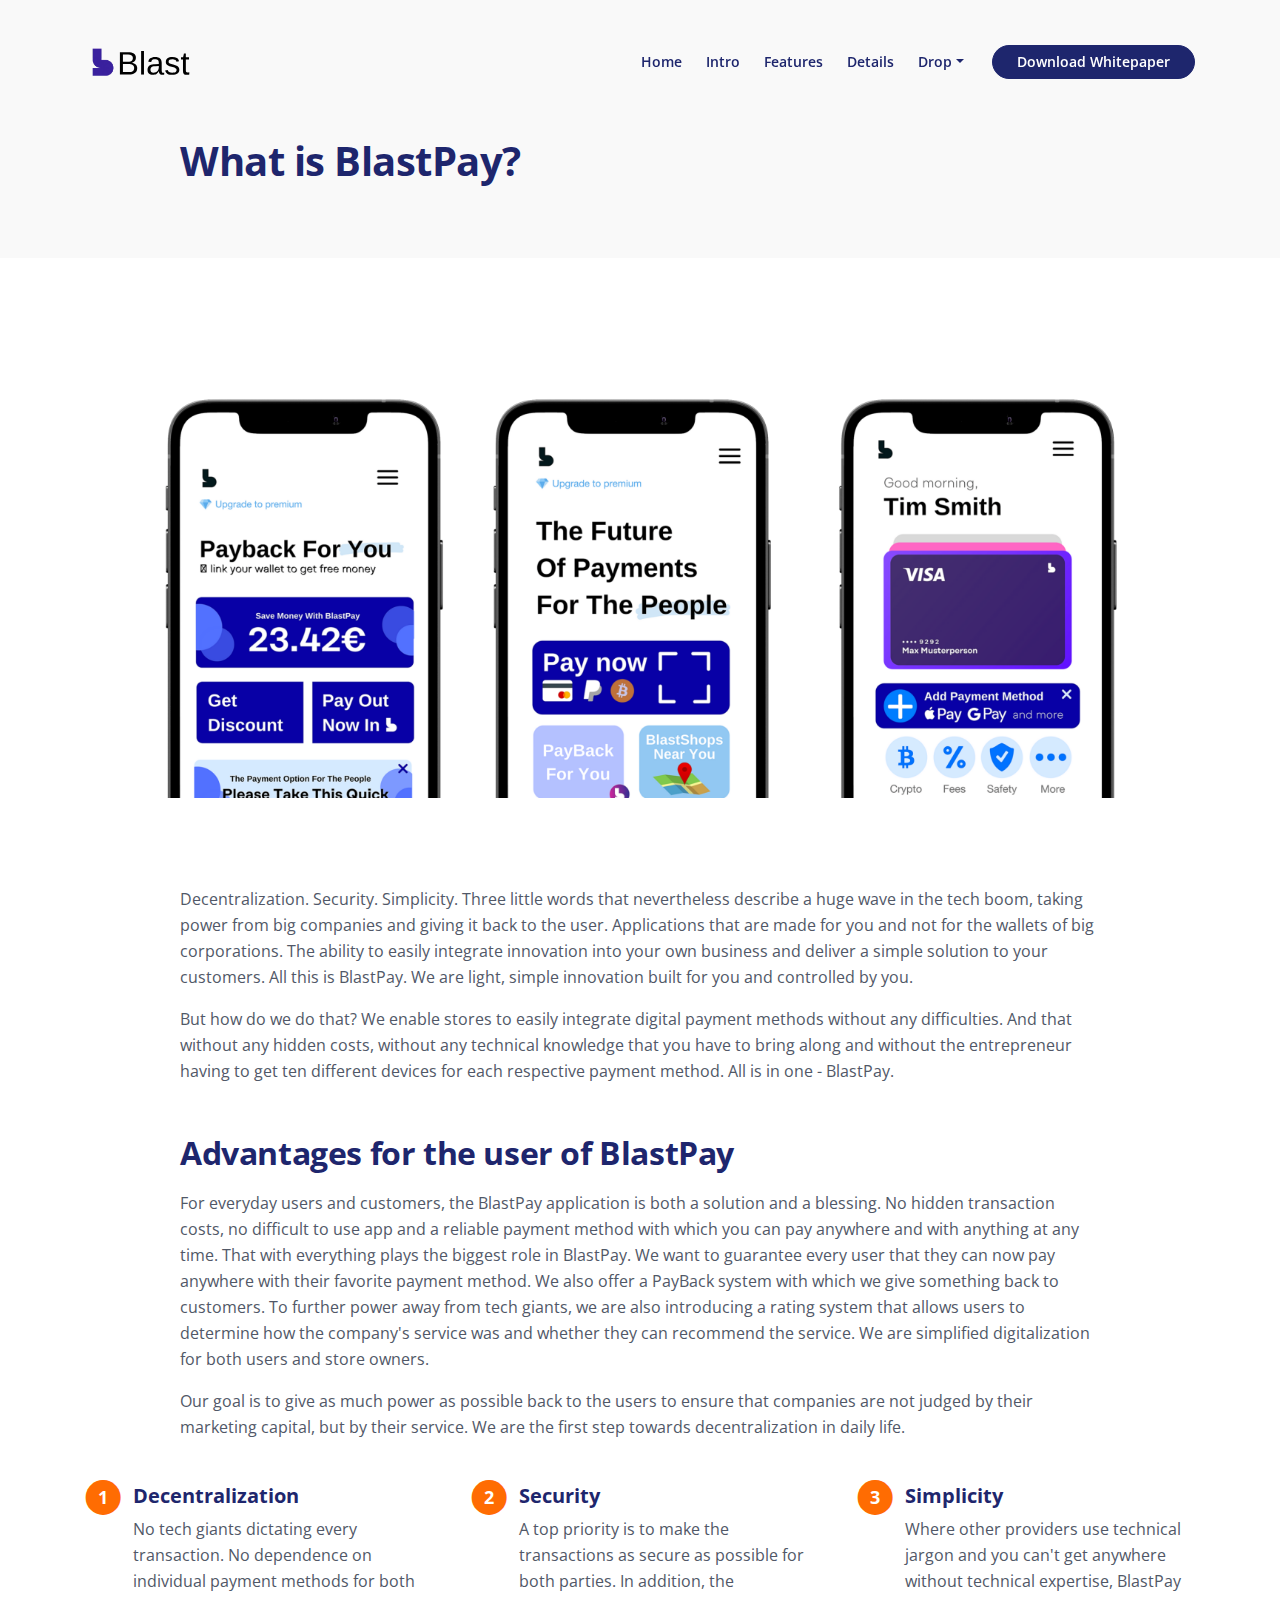
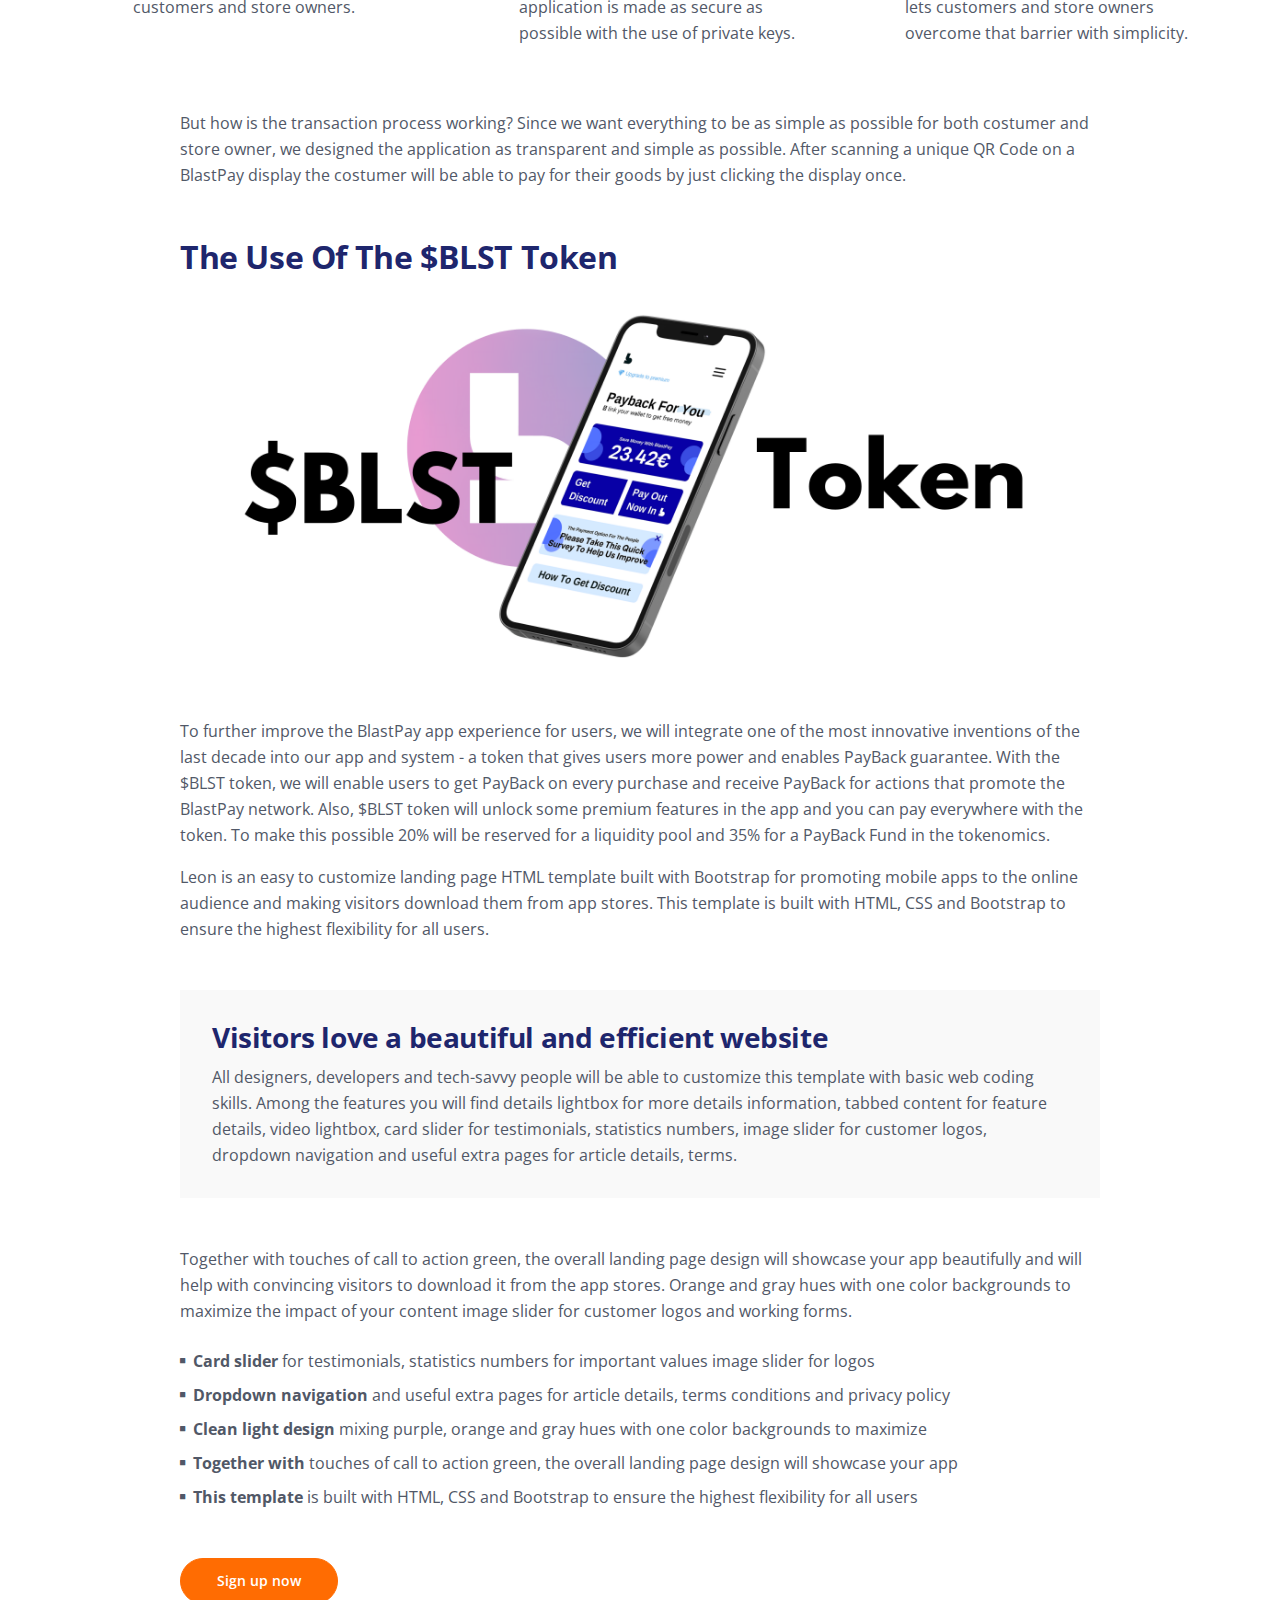
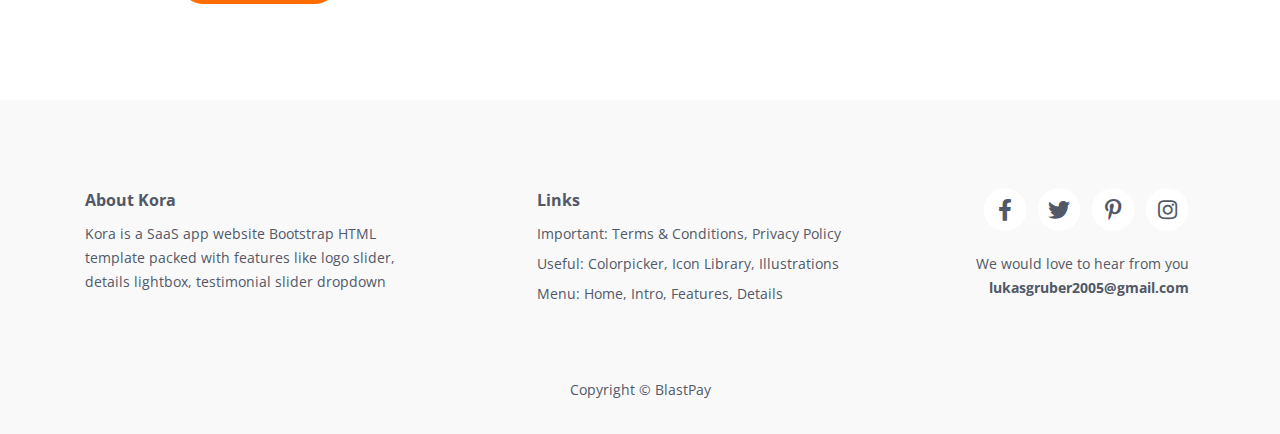
==== article.html @ 3ee96f97 "Update article.html" ====
<!DOCTYPE html>
<html lang="en">
<head>
    <meta charset="utf-8">
    <meta name="viewport" content="width=device-width, initial-scale=1, shrink-to-fit=no">
    
    <!-- SEO Meta Tags -->
    <meta name="description" content="Your description">
    <meta name="author" content="Your name">

    <!-- OG Meta Tags to improve the way the post looks when you share the page on Facebook, Twitter, LinkedIn -->
	<meta property="og:site_name" content="article" /> <!-- website name -->
	<meta property="og:site" content="" /> <!-- website link -->
	<meta property="og:title" content=""/> <!-- title shown in the actual shared post -->
	<meta property="og:description" content="" /> <!-- description shown in the actual shared post -->
	<meta property="og:image" content="" /> <!-- image link, make sure it's jpg -->
	<meta property="og:url" content="" /> <!-- where do you want your post to link to -->
	<meta name="twitter:card" content="summary_large_image"> <!-- to have large image post format in Twitter -->

    <!-- Webpage Title -->
    <title>What is BlastPay?</title>
    
    <!-- Styles -->
    <link rel="preconnect" href="https://fonts.gstatic.com">
    <link href="https://fonts.googleapis.com/css2?family=Open+Sans:ital,wght@0,400;0,600;0,700;1,400;1,600&display=swap" rel="stylesheet">
    <link href="css/bootstrap.css" rel="stylesheet">
    <link href="css/fontawesome-all.css" rel="stylesheet">
    <link href="css/swiper.css" rel="stylesheet">
	<link href="css/magnific-popup.css" rel="stylesheet">
	<link href="css/styles.css" rel="stylesheet">
	
	<!-- Favicon  -->
    <link rel="icon" href="images/favicon.png">
</head>
<body data-spy="scroll" data-target=".fixed-top">
    
    <!-- Navigation -->
    <nav class="navbar navbar-expand-lg fixed-top navbar-light">
        <div class="container">
            
            <!-- Text Logo - Use this if you don't have a graphic logo -->
            <!-- <a class="navbar-brand logo-text page-scroll" href="index.html">Kora</a> -->

            <!-- Image Logo -->
            <a class="navbar-brand logo-image" href="index.html"><img src="images/logo.svg" alt="alternative"></a> 

            <button class="navbar-toggler p-0 border-0" type="button" data-toggle="offcanvas">
                <span class="navbar-toggler-icon"></span>
            </button>

            <div class="navbar-collapse offcanvas-collapse" id="navbarsExampleDefault">
                <ul class="navbar-nav ml-auto">
                    <li class="nav-item">
                        <a class="nav-link page-scroll" href="index.html#header">Home <span class="sr-only">(current)</span></a>
                    </li>
                    <li class="nav-item">
                        <a class="nav-link page-scroll" href="index.html#intro">Intro</a>
                    </li>
                    <li class="nav-item">
                        <a class="nav-link page-scroll" href="index.html#features">Features</a>
                    </li>
                    <li class="nav-item">
                        <a class="nav-link page-scroll" href="index.html#details">Details</a>
                    </li>
                    <li class="nav-item dropdown">
                        <a class="nav-link dropdown-toggle" href="#" id="dropdown01" data-toggle="dropdown" aria-haspopup="true" aria-expanded="false">Drop</a>
                        <div class="dropdown-menu" aria-labelledby="dropdown01">
                            <a class="dropdown-item page-scroll" href="article.html">What is BlastPay</a>
                            <div class="dropdown-divider"></div>
                            <a class="dropdown-item page-scroll" href="terms.html">Terms Conditions</a>
                            <div class="dropdown-divider"></div>
                            <a class="dropdown-item page-scroll" href="privacy.html">Privacy Policy</a>
                        </div>
                    </li>
                </ul>
                <span class="nav-item">
                    <a class="btn-solid-sm page-scroll" href="BlastPayV1.pdf" download="BlastPayV1.pdf">Download Whitepaper</a>
                </span>
            </div> <!-- end of navbar-collapse -->
        </div> <!-- end of container -->
    </nav> <!-- end of navbar -->
    <!-- end of navigation -->


    <!-- Header -->
    <header class="ex-header">
        <div class="container">
            <div class="row">
                <div class="col-xl-10 offset-xl-1">
                    <h1>What is BlastPay?</h1>
                </div> <!-- end of col -->
            </div> <!-- end of row -->
        </div> <!-- end of container -->
    </header> <!-- end of ex-header -->
    <!-- end of header -->


    <!-- Basic -->
    <div class="ex-basic-1 pt-5 pb-5">
        <div class="container">
            <div class="row">
                <div class="col-lg-12">
                    <img class="img-fluid mt-5 mb-3" src="Untitled design-31.png.png" alt="alternative">
                </div> <!-- end of col -->
            </div> <!-- end of row -->
        </div> <!-- end of container -->
    </div> <!-- end of ex-basic-1 -->
    <!-- end of basic -->


    <!-- Basic -->
    <div class="ex-basic-1 pt-4">
        <div class="container">
            <div class="row">
                <div class="col-xl-10 offset-xl-1">
                    <p>Decentralization. Security. Simplicity. Three little words that nevertheless describe a huge wave in the tech boom, taking power from big companies and giving it back to the user. Applications that are made for you and not for the wallets of big corporations. The ability to easily integrate innovation into your own business and deliver a simple solution to your customers. All this is BlastPay. We are light, simple innovation built for you and controlled by you.</p>
                    <p class="mb-5">But how do we do that? We enable stores to easily integrate digital payment methods without any difficulties. And that without any hidden costs, without any technical knowledge that you have to bring along and without the entrepreneur having to get ten different devices for each respective payment method. All is in one - BlastPay.</p>

                    <h2 class="mb-3">Advantages for the user of BlastPay</h2>
                    <p>For everyday users and customers, the BlastPay application is both a solution and a blessing. No hidden transaction costs, no difficult to use app and a reliable payment method with which you can pay anywhere and with anything at any time. That with everything plays the biggest role in BlastPay. We want to guarantee every user that they can now pay anywhere with their favorite payment method. We also offer a PayBack system with which we give something back to customers. To further power away from tech giants, we are also introducing a rating system that allows users to determine how the company's service was and whether they can recommend the service. We are simplified digitalization for both users and store owners.</p>
                    <p class="mb-4">Our goal is to give as much power as possible back to the users to ensure that companies are not judged by their marketing capital, but by their service. We are the first step towards decentralization in daily life.</p>
                </div> <!-- end of col -->
            </div> <!-- end of row -->
        </div> <!-- end of container -->
    </div> <!-- end of ex-basic-1 -->
    <!-- end of basic -->


    <!-- Cards -->
    <div class="ex-cards-1 pt-3 pb-3">
        <div class="container">
            <div class="row">
                <div class="col-lg-12">
                    
                    <!-- Card -->
                    <div class="card">
                        <ul class="list-unstyled">
                            <li class="media">
                                <span class="fa-stack">
                                    <span class="fas fa-circle fa-stack-2x"></span>
                                    <span class="fa-stack-1x">1</span>
                                </span>
                                <div class="media-body">
                                    <h5>Decentralization</h5>
                                    <p>No tech giants dictating every transaction. No dependence on individual payment methods for both customers and store owners.</p>
                                </div>
                            </li>
                        </ul>
                    </div> <!-- end of card -->
                    <!-- end of card -->

                    <!-- Card -->
                    <div class="card">
                        <ul class="list-unstyled">
                            <li class="media">
                                <span class="fa-stack">
                                    <span class="fas fa-circle fa-stack-2x"></span>
                                    <span class="fa-stack-1x">2</span>
                                </span>
                                <div class="media-body">
                                    <h5>Security</h5>
                                    <p>A top priority is to make the transactions as secure as possible for both parties. In addition, the application is made as secure as possible with the use of private keys.</p>
                                </div>
                            </li>
                        </ul>
                    </div> <!-- end of card -->
                    <!-- end of card -->

                    <!-- Card -->
                    <div class="card">
                        <ul class="list-unstyled">
                            <li class="media">
                                <span class="fa-stack">
                                    <span class="fas fa-circle fa-stack-2x"></span>
                                    <span class="fa-stack-1x">3</span>
                                </span>
                                <div class="media-body">
                                    <h5>Simplicity </h5>
                                    <p>Where other providers use technical jargon and you can't get anywhere without technical expertise, BlastPay lets customers and store owners overcome that barrier with simplicity.</p>
                                </div>
                            </li>
                        </ul>
                    </div> <!-- end of card -->
                    <!-- end of card -->

                </div> <!-- end of col -->   
            </div> <!-- end of row -->   
        </div> <!-- end of container -->   
    </div> <!-- end of ex-cards-1 -->
    <!-- end of cards -->


    <!-- Basic -->
    <div class="ex-basic-1 pt-3 pb-5">
        <div class="container">
            <div class="row">
                <div class="col-xl-10 offset-xl-1">
                    <p class="mb-5">But how is the transaction process working? Since we want everything to be as simple as possible for both costumer and store owner, we designed the application as transparent and simple as possible. After scanning a unique QR Code on a BlastPay display the costumer will be able to pay for their goods by just clicking the display once.</p>
                    <h2 class="mb-4">The Use Of The $BLST Token</h2>
                    <img class="img-fluid mb-5" src="$BLST.png" alt="alternative">
                    <p>To further improve the BlastPay app experience for users, we will integrate one of the most innovative inventions of the last decade into our app and system - a token that gives users more power and enables PayBack guarantee. With the $BLST token, we will enable users to get PayBack on every purchase and receive PayBack for actions that promote the BlastPay network. Also, $BLST token will unlock some premium features in the app and you can pay everywhere with the token. To make this possible 20% will be reserved for a liquidity pool and 35% for a PayBack Fund in the tokenomics.</p>
                    <p class="mb-5">Leon is an easy to customize landing page HTML template built with Bootstrap for promoting mobile apps to the online audience and making visitors download them from app stores. This template is built with HTML, CSS and Bootstrap to ensure the highest flexibility for all users.</p>
                    <div class="text-box mb-5">
                        <h3>Visitors love a beautiful and efficient website</h3>
                        <p>All designers, developers and tech-savvy people will be able to customize this template with basic web coding skills. Among the features you will find details lightbox for more details information, tabbed content for feature details, video lightbox, card slider for testimonials, statistics numbers, image slider for customer logos, dropdown navigation and useful extra pages for article details, terms.</p>
                    </div> <!-- end of text-box -->
                    <p class="mb-4">Together with touches of call to action green, the overall landing page design will showcase your app beautifully and will help with convincing visitors to download it from the app stores. Orange and gray hues with one color backgrounds to maximize the impact of your content image slider for customer logos and working forms.</p>
                    <ul class="list-unstyled li-space-lg mb-5">
                        <li class="media">
                            <i class="fas fa-square"></i>
                            <div class="media-body"><strong>Card slider</strong> for testimonials, statistics numbers for important values image slider for logos</div>
                        </li>
                        <li class="media">
                            <i class="fas fa-square"></i>
                            <div class="media-body"><strong>Dropdown navigation</strong> and useful extra pages for article details, terms conditions and privacy policy</div>
                        </li>
                        <li class="media">
                            <i class="fas fa-square"></i>
                            <div class="media-body"><strong>Clean light design</strong> mixing purple, orange and gray hues with one color backgrounds to maximize</div>
                        </li>
                        <li class="media">
                            <i class="fas fa-square"></i>
                            <div class="media-body"><strong>Together with</strong> touches of call to action green, the overall landing page design will showcase your app</div>
                        </li>
                        <li class="media">
                            <i class="fas fa-square"></i>
                            <div class="media-body"><strong>This template</strong> is built with HTML, CSS and Bootstrap to ensure the highest flexibility for all users</div>
                        </li>
                    </ul>

                    <a class="btn-solid-reg mb-5" href="index.html#header">Sign up now</a>
                </div> <!-- end of col -->
            </div> <!-- end of row -->
        </div> <!-- end of container -->
    </div> <!-- end of ex-basic-1 -->
    <!-- end of basic -->


    <!-- Footer -->
    <div class="footer">
        <div class="container">
            <div class="row">
                <div class="col-lg-12">
                    <div class="footer-col first">
                        <h6>About Kora</h6>
                        <p class="p-small">Kora is a SaaS app website Bootstrap HTML template packed with features like logo slider, details lightbox, testimonial slider dropdown</p>
                    </div> <!-- end of footer-col -->
                    <div class="footer-col second">
                        <h6>Links</h6>
                        <ul class="list-unstyled li-space-lg p-small">
                            <li>Important: <a href="terms.html">Terms & Conditions</a>, <a href="privacy.html">Privacy Policy</a></li>
                            <li>Useful: <a href="#">Colorpicker</a>, <a href="#">Icon Library</a>, <a href="#">Illustrations</a></li>
                            <li>Menu: <a class="page-scroll" href="#header">Home</a>, <a class="page-scroll" href="#intro">Intro</a>, <a class="page-scroll" href="#features">Features</a>, <a class="page-scroll" href="#details">Details</a></li>
                        </ul>
                    </div> <!-- end of footer-col -->
                    <div class="footer-col third">
                        <span class="fa-stack">
                            <a href="#your-link">
                                <i class="fas fa-circle fa-stack-2x"></i>
                                <i class="fab fa-facebook-f fa-stack-1x"></i>
                            </a>
                        </span>
                        <span class="fa-stack">
                            <a href="#your-link">
                                <i class="fas fa-circle fa-stack-2x"></i>
                                <i class="fab fa-twitter fa-stack-1x"></i>
                            </a>
                        </span>
                        <span class="fa-stack">
                            <a href="#your-link">
                                <i class="fas fa-circle fa-stack-2x"></i>
                                <i class="fab fa-pinterest-p fa-stack-1x"></i>
                            </a>
                        </span>
                        <span class="fa-stack">
                            <a href="#your-link">
                                <i class="fas fa-circle fa-stack-2x"></i>
                                <i class="fab fa-instagram fa-stack-1x"></i>
                            </a>
                        </span>
                        <p class="p-small">We would love to hear from you <a href="mailto:lukasgruber2005@gmail.com"><strong>lukasgruber2005@gmail.com</strong></a></p>
                    </div> <!-- end of footer-col -->
                </div> <!-- end of col -->
            </div> <!-- end of row -->
        </div> <!-- end of container -->
    </div> <!-- end of footer -->  
    <!-- end of footer -->


    <!-- Copyright -->
    <div class="copyright">
        <div class="container">
            <div class="row">
                <div class="col-lg-12">
                    <p class="p-small">Copyright © <a href="#your-link">BlastPay</a></p>
                </div> <!-- end of col -->
            </div> <!-- enf of row -->
        </div> <!-- end of container -->
    </div> <!-- end of copyright --> 
    <!-- end of copyright -->
    
    	
    <!-- Scripts -->
    <script src="js/jquery.min.js"></script> <!-- jQuery for Bootstrap's JavaScript plugins -->
    <script src="js/bootstrap.min.js"></script> <!-- Bootstrap framework -->
    <script src="js/jquery.easing.min.js"></script> <!-- jQuery Easing for smooth scrolling between anchors -->
    <script src="js/jquery.magnific-popup.js"></script> <!-- Magnific Popup for lightboxes -->
    <script src="js/swiper.min.js"></script> <!-- Swiper for image and text sliders -->
    <script src="js/scripts.js"></script> <!-- Custom scripts -->
</body>
</html>
---- css/styles.css ----
/* Description: Master CSS file */

/*****************************************
Table Of Contents:
- General Styles
- Navigation
- Header
- Customers
- Introduction
- Features
- Details 1
- Details Lightbox
- Details 2
- Details 3
- Testimonials
- Newsletter
- Footer
- Copyright
- Back To Top Button
- Extra pages
- Media Queries
******************************************/

/*****************************************
Colors:
- Buttons - orange #ff6c02
- Headings text - navy blue #1e266d
- Body text - dark gray #515867
- Backgrounds - light gray #f9f9f9
******************************************/


/**************************/
/*     General Styles     */
/**************************/
body,
html {
    width: 100%;
	height: 100%;
}

body, p {
	color: #515867; 
	font: 400 1rem/1.625rem "Open Sans", sans-serif;
}

h1 {
	color: #1e266d;
	font-weight: 700;
	font-size: 2.5rem;
	line-height: 3.125rem;
	letter-spacing: -0.5px;
}

h2 {
	color: #1e266d;
	font-weight: 700;
	font-size: 2rem;
	line-height: 2.625rem;
	letter-spacing: -0.4px;
}

h3 {
	color: #1e266d;
	font-weight: 700;
	font-size: 1.75rem;
	line-height: 2.375rem;
	letter-spacing: -0.4px;
}

h4 {
	color: #1e266d;
	font-weight: 700;
	font-size: 1.5rem;
	line-height: 2.125rem;
	letter-spacing: -0.4px;
}

h5 {
	color: #1e266d;
	font-weight: 700;
	font-size: 1.25rem;
	line-height: 1.75rem;
}

h6 {
	color: #1e266d;
	font-weight: 700;
	font-size: 1rem;
	line-height: 1.5rem;
}

.h1-large {
	font-size: 2.75rem;
	line-height: 3.5rem;
	letter-spacing: -0.7px;
}

.p-large {
	font-size: 1.125rem;
	line-height: 1.75rem;
}

.p-small {
	font-size: 0.875rem;
	line-height: 1.5rem;
}

.testimonial-text {
	font-style: italic;
}

.testimonial-author {
	font-weight: 600;
	font-size: 1rem;
	line-height: 1.5rem;
}

.li-space-lg li {
	margin-bottom: 0.5rem;
}

a {
	color: #515867;
	text-decoration: underline;
}

a:hover {
	color: #515867;
	text-decoration: underline;
}

.no-line {
	text-decoration: none;
}

.no-line:hover {
	text-decoration: none;
}

.read-more {
	font-weight: 600;
	font-size: 0.875rem;
	line-height: 1.5rem;
}

.read-more .fas {
	margin-left: 0.625rem;
	font-size: 1rem;
	vertical-align: -8%;
}

.blue {
	color: #1d79fb;
}

.bg-gray {
	background-color: #f9f9f9;
}

.section-divider {
	display: inline-block;
	width: 100%;
	height: 1px;
	border: none;
	background-color: #d0dae2;
}

.section-title {
	display: inline-block;
	margin-bottom: 0.75rem;
	padding: 0.375rem 1.25rem;
	border-radius: 20px;
	background-color: #fff0e2;
	color: #ff6c02;
	font-weight: 600;
	font-size: 0.75rem;
	line-height: 1.125rem;
}

.btn-solid-reg {
	display: inline-block;
	padding: 1.375rem 2.25rem 1.375rem 2.25rem;
	border: 1px solid #ff6c02;
	border-radius: 32px;
	background-color: #ff6c02;
	color: #ffffff;
	font-weight: 600;
	font-size: 0.875rem;
	line-height: 0;
	text-decoration: none;
	transition: all 0.2s;
}

.btn-solid-reg:hover {
	border: 1px solid #ff6c02;
	background-color: transparent;
	color: #ff6c02; /* needs to stay here because of the color property of a tag */
	text-decoration: none;
}

.btn-solid-lg {
	display: inline-block;
	padding: 1.625rem 2.625rem 1.625rem 2.625rem;
	border: 1px solid #ff6c02;
	border-radius: 32px;
	background-color: #ff6c02;
	color: #ffffff;
	font-weight: 600;
	font-size: 0.875rem;
	line-height: 0;
	text-decoration: none;
	transition: all 0.2s;
}

.btn-solid-lg:hover {
	border: 1px solid #ff6c02;
	background-color: transparent;
	color: #ff6c02; /* needs to stay here because of the color property of a tag */
	text-decoration: none;
}

.btn-solid-sm {
	display: inline-block;
	padding: 1rem 1.5rem 1rem 1.5rem;
	border: 1px solid #ff6c02;
	border-radius: 32px;
	background-color: #ff6c02;
	color: #ffffff;
	font-weight: 600;
	font-size: 0.875rem;
	line-height: 0;
	text-decoration: none;
	transition: all 0.2s;
}

.btn-solid-sm:hover {
	border: 1px solid #ff6c02;
	background-color: transparent;
	color: #ff6c02;
	text-decoration: none;
}

.btn-outline-reg {
	display: inline-block;
	padding: 1.375rem 2.25rem 1.375rem 2.25rem;
	border: 1px solid #ff6c02;
	border-radius: 32px;
	background-color: transparent;
	color: #ff6c02;
	font-weight: 600;
	font-size: 0.875rem;
	line-height: 0;
	text-decoration: none;
	transition: all 0.2s;
}

.btn-outline-reg:hover {
	background-color: #ff6c02;
	color: #ffffff;
	text-decoration: none;
}

.btn-outline-lg {
	display: inline-block;
	padding: 1.625rem 2.625rem 1.625rem 2.625rem;
	border: 1px solid #ff6c02;
	border-radius: 32px;
	background-color: transparent;
	color: #ff6c02;
	font-weight: 600;
	font-size: 0.875rem;
	line-height: 0;
	text-decoration: none;
	transition: all 0.2s;
}

.btn-outline-lg:hover {
	background-color: #ff6c02;
	color: #ffffff;
	text-decoration: none;
}

.btn-outline-sm {
	display: inline-block;
	padding: 1rem 1.5rem 1rem 1.5rem;
	border: 1px solid #ff6c02;
	border-radius: 32px;
	background-color: transparent;
	color: #ff6c02;
	font-weight: 600;
	font-size: 0.875rem;
	line-height: 0;
	text-decoration: none;
	transition: all 0.2s;
}

.btn-outline-sm:hover {
	background-color: #ff6c02;
	color: #ffffff;
	text-decoration: none;
}

.form-group {
	position: relative;
	margin-bottom: 1.25rem;
}

.label-control {
	position: absolute;
	top: 0.875rem;
	left: 1.625rem;
	color: #7d838a;
	opacity: 1;
	font-size: 0.875rem;
	line-height: 1.375rem;
	cursor: text;
	transition: all 0.2s ease;
}

.form-control-input:focus + .label-control,
.form-control-input.notEmpty + .label-control,
.form-control-textarea:focus + .label-control,
.form-control-textarea.notEmpty + .label-control {
	top: 0.125rem;
	color: #515867;
	opacity: 1;
	font-size: 0.75rem;
	font-weight: 700;
}

.form-control-input,
.form-control-select {
	display: block; /* needed for proper display of the label in Firefox, IE, Edge */
	width: 100%;
	padding-top: 1.125rem;
	padding-bottom: 0.125rem;
	padding-left: 1.625rem;
	border: 1px solid #cbcbd1;
	border-radius: 32px;
	background-color: #ffffff;
	color: #515867;
	font-size: 0.875rem;
	line-height: 1.875rem;
	transition: all 0.2s;
	-webkit-appearance: none; /* removes inner shadow on form inputs on ios safari */
}

.form-control-select {
	padding-top: 0.5rem;
	padding-bottom: 0.5rem;
	height: 3.25rem;
	color: #7d838a;
}

select {
    /* you should keep these first rules in place to maintain cross-browser behavior */
    -webkit-appearance: none;
	-moz-appearance: none;
	-ms-appearance: none;
    -o-appearance: none;
    appearance: none;
    background-image: url('../images/down-arrow.png');
    background-position: 96% 50%;
    background-repeat: no-repeat;
    outline: none;
}

.form-control-textarea {
	display: block; /* used to eliminate a bottom gap difference between Chrome and IE/FF */
	width: 100%;
	height: 14rem; /* used instead of html rows to normalize height between Chrome and IE/FF */
	padding-top: 1.5rem;
	padding-left: 1.5rem;
	border: 1px solid #cbcbd1;
	border-radius: 2px;
	background-color: #ffffff;
	color: #515867;
	font-size: 0.875rem;
	line-height: 1.5rem;
	transition: all 0.2s;
}

.form-control-input:focus,
.form-control-select:focus,
.form-control-textarea:focus {
	border: 1px solid #a1a1a1;
	outline: none; /* Removes blue border on focus */
}

.form-control-input:hover,
.form-control-select:hover,
.form-control-textarea:hover {
	border: 1px solid #a1a1a1;
}

.checkbox {
	font-size: 0.75rem;
	line-height: 1.25rem;
}

input[type='checkbox'] {
	vertical-align: -10%;
	margin-right: 0.5rem;
}

.form-control-submit-button {
	display: inline-block;
	width: 100%;
	height: 3.25rem;
	border: 1px solid #ff6c02;
	border-radius: 32px;
	background-color: #ff6c02;
	color: #ffffff;
	font-weight: 600;
	font-size: 0.875rem;
	line-height: 0;
	cursor: pointer;
	transition: all 0.2s;
}

.form-control-submit-button:hover {
	border: 1px solid #ff6c02;
	background-color: transparent;
	color: #ff6c02;
}

/* Fade-move Animation For Details Lightbox - Magnific Popup */
/* at start */
.my-mfp-slide-bottom .zoom-anim-dialog {
	opacity: 0;
	transition: all 0.2s ease-out;
	-webkit-transform: translateY(-1.25rem) perspective(37.5rem) rotateX(10deg);
	-ms-transform: translateY(-1.25rem) perspective(37.5rem) rotateX(10deg);
	transform: translateY(-1.25rem) perspective(37.5rem) rotateX(10deg);
}

/* animate in */
.my-mfp-slide-bottom.mfp-ready .zoom-anim-dialog {
	opacity: 1;
	-webkit-transform: translateY(0) perspective(37.5rem) rotateX(0); 
	-ms-transform: translateY(0) perspective(37.5rem) rotateX(0); 
	transform: translateY(0) perspective(37.5rem) rotateX(0); 
}

/* animate out */
.my-mfp-slide-bottom.mfp-removing .zoom-anim-dialog {
	opacity: 0;
	-webkit-transform: translateY(-0.625rem) perspective(37.5rem) rotateX(10deg); 
	-ms-transform: translateY(-0.625rem) perspective(37.5rem) rotateX(10deg); 
	transform: translateY(-0.625rem) perspective(37.5rem) rotateX(10deg); 
}

/* dark overlay, start state */
.my-mfp-slide-bottom.mfp-bg {
	opacity: 0;
	transition: opacity 0.2s ease-out;
}

/* animate in */
.my-mfp-slide-bottom.mfp-ready.mfp-bg {
	opacity: 0.8;
}
/* animate out */
.my-mfp-slide-bottom.mfp-removing.mfp-bg {
	opacity: 0;
}
/* end of fade-move animation for details lightbox - magnific popup */


/**********************/
/*     Navigation     */
/**********************/
.navbar {
	border-bottom: 1px solid #e3e8ec;
	background-color: #ffffff;
	font-weight: 600;
	font-size: 0.875rem;
	line-height: 0.875rem;
}

.navbar .navbar-brand {
	padding-top: 0.25rem;
	padding-bottom: 0.25rem;
}

.navbar .logo-image img {
    width: 110px;
	height: 60px;
}

.navbar .logo-text {
	color: #1e266d;
	font-weight: 700;
	font-size: 2rem;
	line-height: 1rem;
	text-decoration: none;
}

.offcanvas-collapse {
	position: fixed;
	top: 3.25rem; /* adjusts the height between the top of the page and the offcanvas menu */
	bottom: 0;
	left: 100%;
	width: 100%;
	padding-right: 1rem;
	padding-left: 1rem;
	overflow-y: auto;
	visibility: hidden;
	background-color: #ffffff;
	transition: visibility .3s ease-in-out, -webkit-transform .3s ease-in-out;
	transition: transform .3s ease-in-out, visibility .3s ease-in-out;
	transition: transform .3s ease-in-out, visibility .3s ease-in-out, -webkit-transform .3s ease-in-out;
}

.offcanvas-collapse.open {
	visibility: visible;
	-webkit-transform: translateX(-100%);
	transform: translateX(-100%);
}

.navbar .navbar-nav {
	margin-top: 0.75rem;
	margin-bottom: 0.5rem;
}

.navbar .nav-item .nav-link {
	padding-top: 0.625rem;
	padding-bottom: 0.625rem;
	color: #1e266d;
	text-decoration: none;
	transition: all 0.2s ease;
}

.navbar .nav-item.dropdown.show .nav-link,
.navbar .nav-item .nav-link:hover,
.navbar .nav-item .nav-link.active {
	color: #ff6c02;
}

/* Dropdown Menu */
.navbar .dropdown .dropdown-menu {
	animation: fadeDropdown 0.2s; /* required for the fade animation */
}

@keyframes fadeDropdown {
    0% {
        opacity: 0;
    }

    100% {
        opacity: 1;
	}
}

.navbar .dropdown-menu {
	margin-top: 0.5rem;
	margin-bottom: 0.5rem;
	border: none;
	background-color: #ffffff;
}

.navbar .dropdown-item {
	padding-top: 0.5rem;
	padding-bottom: 0.5rem;
	color: #1e266d;
	font-weight: 600;
	font-size: 0.875rem;
	line-height: 0.875rem;
	text-decoration: none;
}

.navbar .dropdown-item:hover {
	background-color: #ffffff;
	color: #ff6c02;
}

.navbar .dropdown-divider {
	width: 100%;
	height: 1px;
	margin: 0.5rem auto 0.5rem auto;
	border: none;
	background-color: #e7e7e7;
}
/* end of dropdown menu */

.navbar .nav-item .btn-solid-sm {
	margin-top: 0.125rem;
	border: 1px solid #1e266d;
	background-color: #1e266d;
}

.navbar .nav-item .btn-solid-sm:hover {
	background-color: transparent;
	color: #1e266d;
}

.navbar .navbar-toggler {
	padding: 0;
	border: none;
	font-size: 1.25rem;
}


/*****************/
/*    Header     */
/*****************/
.header {
	padding-top: 7rem;
	padding-bottom: 2.5rem;
	background: url('../images/header-background.png') center center no-repeat;
	background-size: cover;
	text-align: center;
}

.header .text-container {
	margin-bottom: 4rem;
}

.header .h1-large {
	margin-bottom: 1.5rem;
}

.header .p-large {
	margin-bottom: 2rem;
}

.header .btn-solid-lg {
	margin-right: 0.5rem;
	margin-bottom: 0.75rem;
}


/********************/
/*    Customers     */
/********************/
.slider-1 {
	padding-top: 3.5rem;
	padding-bottom: 3rem;
	text-align: center;
}

.slider-1 h4 {
	margin-bottom: 0.25rem;
	color: #222222;
}

.slider-1 .section-divider {
	margin-bottom: 1rem;
}

.slider-1 .slider-container {
	margin-bottom: 0.5rem;
	padding: 1rem 0;
}


/************************/
/*     Introduction     */
/************************/
.basic-1 {
	padding-top: 5.25rem;
	padding-bottom: 10rem;
}

.basic-1 img {
	margin-bottom: 3.5rem;
}

.basic-1 h2 {
	margin-bottom: 1.5rem;
}

.basic-1 p {
	margin-bottom: 1.875rem;
}


/********************/
/*     Features     */
/********************/
.cards-1 {
	padding-top: 9.5rem;
	padding-bottom: 6.625rem;
	background-color: #040470;
}

.cards-1 .h2-heading {
	margin-bottom: 1rem;
	color: #ffffff;
	text-align: center;
}

.cards-1 .p-heading {
	margin-bottom: 4rem;
	color: #ffffff;
	opacity: 0.8;
	text-align: center;
}

.cards-1 .card {
	margin-bottom: 3rem;
	background-color: transparent;
}

.cards-1 .card-icon-wrapper {
	padding-left: 2rem;
	border-left: 1px solid #ff6c02;
}

.cards-1 .card-icon {
	width: 74px;
	height: 74px;
	border-radius: 50%;
	background-color: #3232a0;
	text-align: center;
}

.cards-1 .card-icon .fas,
.cards-1 .card-icon .far {
	color: #ff6c02;
	font-size: 2rem;
	line-height: 4.625rem;
}

.cards-1 .card-body {
	padding: 0 0 0 2rem;
}

.cards-1 .card-title {
	margin-top: 1.75rem;
	color: #ffffff;
	font-weight: 600;
}

.cards-1 .card-body p {
	margin-bottom: 1.25rem;
	color: #ffffff;
	opacity: 0.8;
}

.cards-1 .read-more {
	color: #ffffff;
}

.cards-1 .read-more .fas {
	color: #ffffff;
}


/*********************/
/*     Details 1     */
/*********************/
.basic-2 {
	padding-top: 9.25rem;
	padding-bottom: 5rem;
	background: url('../images/details-1-background.png') center center no-repeat;
	background-size: cover;
}

.basic-2 h2 {
	margin-bottom: 1.5rem;
}

.basic-2 .intro {
	margin-bottom: 9.5rem;
}

.basic-2 .image-container {
	margin-bottom: 3.75rem;
}

.basic-2 .text-container p {
	margin-bottom: 1.75rem;
}


/****************************/
/*     Details Lightbox     */
/****************************/
.lightbox-basic {
	position: relative;
	max-width: 1150px;
	margin: 2.5rem auto;
	padding: 3rem 1rem;
	background-color: #ffffff;
	text-align: left;
}

.lightbox-basic .image-container {
	margin-bottom: 3rem;
	text-align: center;
}

.lightbox-basic .image-container img {
	border-radius: 8px;
}

.lightbox-basic h3 {
	margin-bottom: 0.5rem;
}

.lightbox-basic hr {
	width: 44px;
	margin-top: 0.125rem;
	margin-bottom: 1rem;
	margin-left: 0;
	height: 2px;
	border: none;
	background-color: #ff6c02;
}

.lightbox-basic h4 {
	margin-top: 1.75rem;
	margin-bottom: 0.625rem;
}

.lightbox-basic .list-unstyled {
	margin-bottom: 1.5rem;
}

.lightbox-basic .list-unstyled .fas {
	font-size: 0.75rem;
	line-height: 1.75rem;
}

.lightbox-basic .list-unstyled .media-body {
	margin-left: 0.375rem;
}

.lightbox-basic .list-unstyled {
	margin-bottom: 1.5rem;
}

/* Action Button */
.lightbox-basic .btn-solid-reg.mfp-close {
	position: relative;
	width: auto;
	height: auto;
	border-color: #ff6c02;
	background-color: #ff6c02;
	color: #ffffff;
	opacity: 1;
	font-weight: 600;
	font-family: "Open Sans";
}

.lightbox-basic .btn-solid-reg.mfp-close:hover {
	background-color: transparent;
	color: #ff6c02;
}
/* end of action Button */

/* Back Button */
.lightbox-basic .btn-outline-reg.mfp-close.as-button {
	position: relative;
	display: inline-block;
	width: auto;
	height: auto;
	margin-left: 0.375rem;
	padding: 1.375rem 2.25rem 1.375rem 2.25rem;
	border: 1px solid #ff6c02;
	background-color: transparent;
	color: #ff6c02;
	opacity: 1;
	font-family: "Open Sans";
}

.lightbox-basic .btn-outline-reg.mfp-close.as-button:hover {
	background-color: #ff6c02;
	color: #ffffff;
}
/* end of back button */

/* Close X Button */
.lightbox-basic button.mfp-close.x-button {
	position: absolute;
	top: -2px;
	right: -2px;
	width: 44px;
	height: 44px;
	color: #555555;
}
/* end of close x button */


/*********************/
/*     Details 2     */
/*********************/
.basic-3 {
	padding-top: 5rem;
	padding-bottom: 5rem;
}

.basic-3 .text-container {
	margin-bottom: 3.75rem;
}

.basic-3 h2 {
	margin-bottom: 1.5rem;
}

.basic-3 .list-unstyled .fas {
	font-size: 0.375rem;
	line-height: 1.625rem;
}

.basic-3 .list-unstyled .media-body {
	margin-left: 0.5rem;
}


/*********************/
/*     Details 3     */
/*********************/
.basic-4 {
	padding-top: 5rem;
	padding-bottom: 9.5rem;
	background: url('../images/details-3-background.png') center center no-repeat;
	background-size: cover;
}

.basic-4 h2 {
	margin-bottom: 1.5rem;
}

.basic-4 .image-container {
	margin-bottom: 3.5rem;
}

.basic-4 p {
	margin-bottom: 1.75rem;
}


/************************/
/*     Testimonials     */
/************************/
.slider-2 {
	padding-top: 9.25rem;
	padding-bottom: 10rem;
	background-color: #040470;
}

.slider-2 .h2-heading {
	margin-bottom: 1rem;
	color: #ffffff;
	text-align: center;
}

.slider-2 .p-heading {
	margin-bottom: 4rem;
	color: #ffffff;
	opacity: 0.8;
	text-align: center;
}

.slider-2 .slider-container {
	position: relative;
}

.slider-2 .swiper-container {
	position: static;
	width: 86%;
}

.slider-2 .swiper-button-prev:focus,
.slider-2 .swiper-button-next:focus {
	/* even if you can't see it chrome you can see it on mobile device */
	outline: none;
}

.slider-2 .swiper-button-prev {
	left: -14px;
	background-image: url("data:image/svg+xml;charset=utf-8,%3Csvg%20xmlns%3D'http%3A%2F%2Fwww.w3.org%2F2000%2Fsvg'%20viewBox%3D'0%200%2028%2044'%3E%3Cpath%20d%3D'M0%2C22L22%2C0l2.1%2C2.1L4.2%2C22l19.9%2C19.9L22%2C44L0%2C22L0%2C22L0%2C22z'%20fill%3D'%23ffffff'%2F%3E%3C%2Fsvg%3E");
	background-size: 18px 28px;
}

.slider-2 .swiper-button-next {
	right: -14px;
	background-image: url("data:image/svg+xml;charset=utf-8,%3Csvg%20xmlns%3D'http%3A%2F%2Fwww.w3.org%2F2000%2Fsvg'%20viewBox%3D'0%200%2028%2044'%3E%3Cpath%20d%3D'M27%2C22L27%2C22L5%2C44l-2.1-2.1L22.8%2C22L2.9%2C2.1L5%2C0L27%2C22L27%2C22z'%20fill%3D'%23ffffff'%2F%3E%3C%2Fsvg%3E");
	background-size: 18px 28px;
}

.slider-2 .card {
	border: none;
	border-radius: 14px;
}

.slider-2 .card-body {
	padding: 2.5rem 1.75rem;
}

.slider-2 .testimonial-text {
	margin-bottom: 1.875rem;
	font-style: italic;
	font-size: 1.125rem;
	line-height: 1.75rem;
}

.slider-2 .testimonial-image {
	display: inline-block;
	width: 70px;
	margin-bottom: 0.875rem;
	border-radius: 50%;
}

.slider-2 .testimonial-author {
	margin-bottom: 0.125rem;
	color: #222222;
	font-weight: 700;
	font-size: 1.125rem;
}


/**********************/
/*     Newsletter     */
/**********************/
.form-1 {
	padding-top: 9.5rem;
	padding-bottom: 8.5rem;
	text-align: center;
}

.form-1 .h2-heading {
	margin-bottom: 0.75rem;
}

.form-1 .p-heading {
	margin-bottom: 3rem;
}

.form-1 .label-control {
	left: 2.125rem;
}

.form-1 .form-control-input {
	padding-top: 1.25rem;
	padding-bottom: 0.25rem;
	padding-left: 2rem;
	border-radius: 32px;
	background-color: #ffffff;
}

.form-1 .form-control-submit-button {
	height: 3.5rem;
}

.form-1 .label-control {
	top: 1rem;
}


/******************/
/*     Footer     */
/******************/
.footer {
	padding-top: 5.5rem;
	padding-bottom: 1.5rem;
	background-color: #f9f9f9;
}

.footer a {
	text-decoration: none;
}

.footer .footer-col {
	margin-bottom: 3rem;
}

.footer h6 {
	margin-bottom: 0.625rem;
	color: #515867;
}

.footer .li-space-lg li {
	margin-bottom: 0.375rem;
}

.footer .footer-col.third .fa-stack {
	width: 2em;
	margin-bottom: 1.25rem;
	margin-right: 0.375rem;
	font-size: 1.375rem;
}

.footer .footer-col.third .fa-stack .fa-stack-2x {
	color: #ffffff;
	transition: all 0.2s ease;
}

.footer .footer-col.third .fa-stack .fa-stack-1x {
    color: #515867;
	transition: all 0.2s ease;
}

.footer .footer-col.third .fa-stack:hover .fa-stack-2x {
    color: #515867;
}

.footer .footer-col.third .fa-stack:hover .fa-stack-1x {
	color: #ffffff;
}


/*********************/
/*     Copyright     */
/*********************/
.copyright {
	padding-bottom: 1rem;
	background-color: #f9f9f9;
	text-align: center;
}

.copyright p,
.copyright a {
	text-decoration: none;
}


/******************************/
/*     Back To Top Button     */
/******************************/
a.back-to-top {
	position: fixed;
	z-index: 999;
	right: 12px;
	bottom: 12px;
	display: none;
	width: 42px;
	height: 42px;
	border-radius: 30px;
	background: #515867 url("../images/up-arrow.png") no-repeat center 47%;
	background-size: 18px 18px;
	text-indent: -9999px;
}

a:hover.back-to-top {
	background-color: #1e266d;
}


/***********************/
/*     Extra Pages     */
/***********************/
.ex-header {
	padding-top: 8.5rem;
	padding-bottom: 4rem;
	background-color: #f9f9f9;
}

.ex-basic-1 .list-unstyled .fas {
	font-size: 0.375rem;
	line-height: 1.625rem;
}

.ex-basic-1 .list-unstyled .media-body {
	margin-left: 0.5rem;
}

.ex-basic-1 .text-box {
	padding: 1.25rem 1.25rem 0.5rem 1.25rem;
	background-color: #f9f9f9;
}

.ex-cards-1 .card {
	border: none;
	background-color: transparent;
}

.ex-cards-1 .card .fa-stack {
	width: 2em;
	font-size: 1.125rem;
}

.ex-cards-1 .card .fa-stack-2x {
	color: #ff6c02;
}

.ex-cards-1 .card .fa-stack-1x {
	color: #ffffff;
	font-weight: 700;
	line-height: 2.125rem;
}

.ex-cards-1 .card .list-unstyled .media-body {
	margin-left: 0.75rem;
}

.ex-cards-1 .card .list-unstyled .media-body h5 {
	margin-top: 0.125rem;
	margin-bottom: 0.375rem;
}

.ex-form-1 .text-box {
	padding: 2.5rem 1.5rem 1.5rem 1.75rem;
	border-radius: 10px;
	background-color: #f9f9f9;
}


/*************************/
/*     Media Queries     */
/*************************/	
/* Min-width 768px */
@media (min-width: 768px) {

	/* Header */
	.header .btn-solid-lg {
		margin-bottom: 0;
	}
	/* end of header */


	/* Newsletter */
	.form-1 .form-group {
		max-width: 20rem;
		display: inline-block;
		vertical-align: top;
	}
	
	.form-1 .form-control-input {
		width: 20rem;
		border-top-right-radius: 0;
		border-bottom-right-radius: 0;
	}

	.form-1 .form-control-submit-button {
		width: 9rem;
		margin-left: -0.375rem;
		border-top-left-radius: 0;
		border-bottom-left-radius: 0;
	}
	/* end of newsletter */


	/* Extra Pages */
	.ex-basic-1 .text-box {
		padding: 1.75rem 2rem 0.875rem 2rem;
	}
	/* end of extra pages */
}
/* end of min-width 768px */


/* Min-width 992px */
@media (min-width: 992px) {
	
	/* General Styles */
	.h2-heading {
		width: 35.25rem;
		margin-right: auto;
		margin-left: auto;
	}

	.p-heading {
		width: 34rem;
		margin-right: auto;
		margin-left: auto;
	}
	/* end of general styles */


	/* Navigation */
	.navbar {
		padding-top: 1.75rem;
		background-color: transparent;
		border-bottom: none;
		transition: all 0.2s;
	}

	.navbar.top-nav-collapse {
		padding-top: 0.5rem;
		padding-bottom: 0.5rem;
		border-bottom: 1px solid #e3e8ec;
		background-color: #ffffff;
	}

	.offcanvas-collapse {
		position: static;
		top: auto;
		bottom: auto;
		left: auto;
		width: auto;
		padding-right: 0;
		padding-left: 0;
		background-color: transparent;
		overflow-y: visible;
		visibility: visible;
	}

	.offcanvas-collapse.open {
		-webkit-transform: none;
		transform: none;
	}

	.navbar .navbar-nav {
		margin-top: 0;
		margin-bottom: 0;
	}
	
	.navbar .nav-item .nav-link {
		padding-right: 0.75rem;
		padding-left: 0.75rem;
	}

	.navbar .dropdown-menu {
		margin-top: 0.25rem;
		box-shadow: 0 3px 3px 1px rgba(0, 0, 0, 0.05);
	}

	.navbar .dropdown-divider {
		width: 90%;
	}

	.navbar .nav-item .btn-solid-sm {
		margin-top: 0;
		margin-left: 1rem;
	}
	/* end of navigation */


	/* Header */
	.header {
		padding-top: 10rem;
		padding-bottom: 7rem;
		text-align: left;
	}

	.header .text-container {
		margin-top: 3.5rem;
	}
	/* end of header */


	/* Customers */
	.slider-1 {
		padding-top: 5rem;
	}
	/* end of customers */


	/* Introduction */
	.basic-1 img {
		margin-bottom: 0;
	}

	.basic-1 .text-container {
		margin-top: 3rem;
	}
	/* end of introduction */


	/* Features */
	.cards-1 .card {
		display: inline-block;
		width: 290px;
		vertical-align: top;
	}
	
	.cards-1 .card:nth-of-type(3n+2) {
		margin-right: 1.5rem;
		margin-left: 1.5rem;
	}
	/* end of features */


	/* Details 1 */
	.basic-2 .image-container {
		margin-bottom: 0;
	}

	.basic-2 .text-container {
		margin-top: 3.75rem;
	}

	.basic-2 h2 {
		margin-right: 2rem;
	}
	/* end of details 1 */


	/* Details Lightbox */
	.lightbox-basic {
		padding: 3rem 3rem;
	}

	.lightbox-basic .image-container {
		margin-bottom: 0;
		text-align: left;
	}
	/* end of details lightbox */


	/* Details 2 */
	.basic-3 .text-container {
		margin-bottom: 0;
	}
	/* end of details 2 */


	/* Details 3 */
	.basic-4 .image-container {
		margin-bottom: 0;
	}

	.basic-4 .text-container {
		margin-top: 3.5rem;
	}
	/* end of details 3 */


	/* Testimonials */
	.slider-2 .swiper-container {
		width: 90%;
	}

	.slider-2 .swiper-button-prev {
		left: 0;
		width: 22px;
		background-size: 22px 34px;
	}
	
	.slider-2 .swiper-button-next {
		right: 0;
		width: 22px;
		background-size: 22px 34px;
	}

	.slider-2 .details {
		display: flex;
		align-items: flex-start;
	}
	
	.slider-2 .text {
		flex-direction: column;
	}

	.slider-2 .testimonial-author {
		margin-top: 0.625rem;
	}
	
	.slider-2 .testimonial-image {
		margin-right: 1.125rem;
		margin-bottom: 0;
	}
	/* end of testimonials */


	/* Footer */
	.footer .footer-col {
		margin-bottom: 2rem;
	}

	.footer .footer-col.first {
		display: inline-block;
		width: 320px;
		margin-right: 1.75rem;
		vertical-align: top;
	}
	
	.footer .footer-col.second {
		display: inline-block;
		width: 320px;
		margin-right: 1.75rem;
		vertical-align: top;
	}
	
	.footer .footer-col.third {
		display: inline-block;
		width: 224px;
		text-align: right;
		vertical-align: top;
	}

	.footer .footer-col.third .fa-stack {
		margin-right: 0;
		margin-left: 0.375rem;
	}
	/* end of footer */


	/* Extra Pages */
	.ex-cards-1 .card {
		display: inline-block;
		width: 296px;
		vertical-align: top;
	}

	.ex-cards-1 .card:nth-of-type(3n+2) {
		margin-right: 1rem;
		margin-left: 1rem;
	}
	/* end of extra pages */
}
/* end of min-width 992px */


/* Min-width 1200px */
@media (min-width: 1200px) {

	/* General Styles */
	.h1-large {
		font-size: 3.25rem;
		line-height: 4rem;
	}
	/* end of general styles */


	/* Header */
	.header {
		overflow-x: hidden;
		padding-top: 10.75rem;
		padding-bottom: 13rem;
	}

	.header .text-container {
		margin-top: 6.5rem;
	}

	.header img {
		position: absolute;
		left: 5rem;
	}
	/* end of header */


	/* Introduction */
	.basic-1 .text-container {
		margin-top: 5rem;
	}
	/* end of introduction */


	/* Features */
	.cards-1 .card {
		width: 320px;
	}
	
	.cards-1 .card:nth-of-type(3n+2) {
		margin-right: 4.375rem;
		margin-left: 4.375rem;
	}
	/* end of features */


	/* Details 1 */
	.basic-2 .intro h2 {
		margin-right: 10rem;
	}

	.basic-2 .text-container {
		margin-top: 6.5rem;
	}
	/* end of details 1 */


	/* Details Lightbox */
	.lightbox-basic .image-container {
		margin-right: 1.5rem;
	}
	/* end of details lightbox */


	/* Details 2 */
	.basic-3 .image-container {
		text-align: right;
	}

	.basic-3 .text-container {
		margin-top: 4rem;
	}
	/* end of details 2 */


	/* Details 3 */
	.basic-4 .text-container {
		margin-top: 6rem;
	}
	/* end of details 3 */


	/* Testimonials */
	.slider-2 .swiper-container {
		width: 92%;
	}

	.slider-2 .card-body {
		padding: 3rem 2.625rem 3.125rem 2.625rem;
	}
	/* end of testimonials */


	/* Footer */
	.footer .footer-col.first {
		width: 352px;
		margin-right: 6rem;
	}
	
	.footer .footer-col.second {
		margin-right: 6.5rem;
	}
	
	.footer .footer-col.third {
		text-align: right;
	}
	/* end of footer */


	/* Extra Pages */
	.ex-cards-1 .card {
		width: 336px;
	}

	.ex-cards-1 .card:nth-of-type(3n+2) {
		margin-right: 2.875rem;
		margin-left: 2.875rem;
	}
	/* end of extra pages */
}
/* end of min-width 1200px */
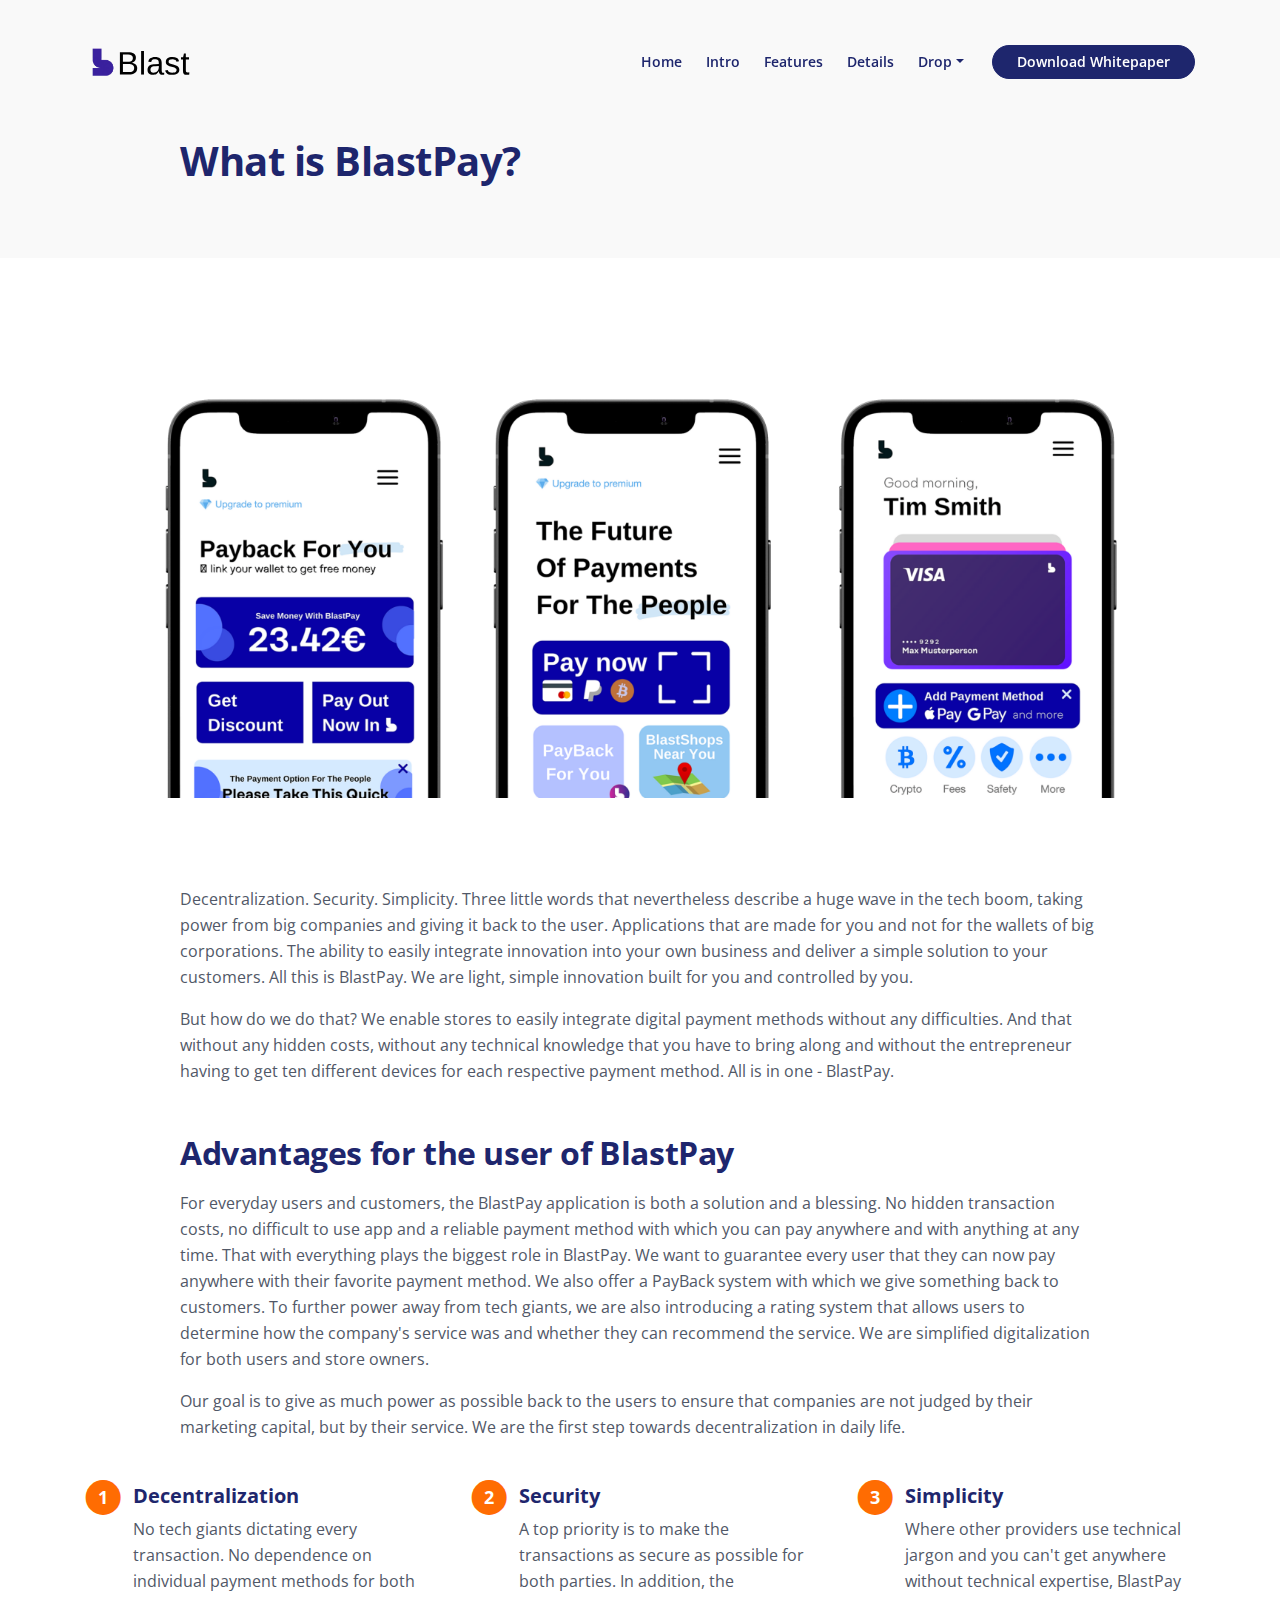
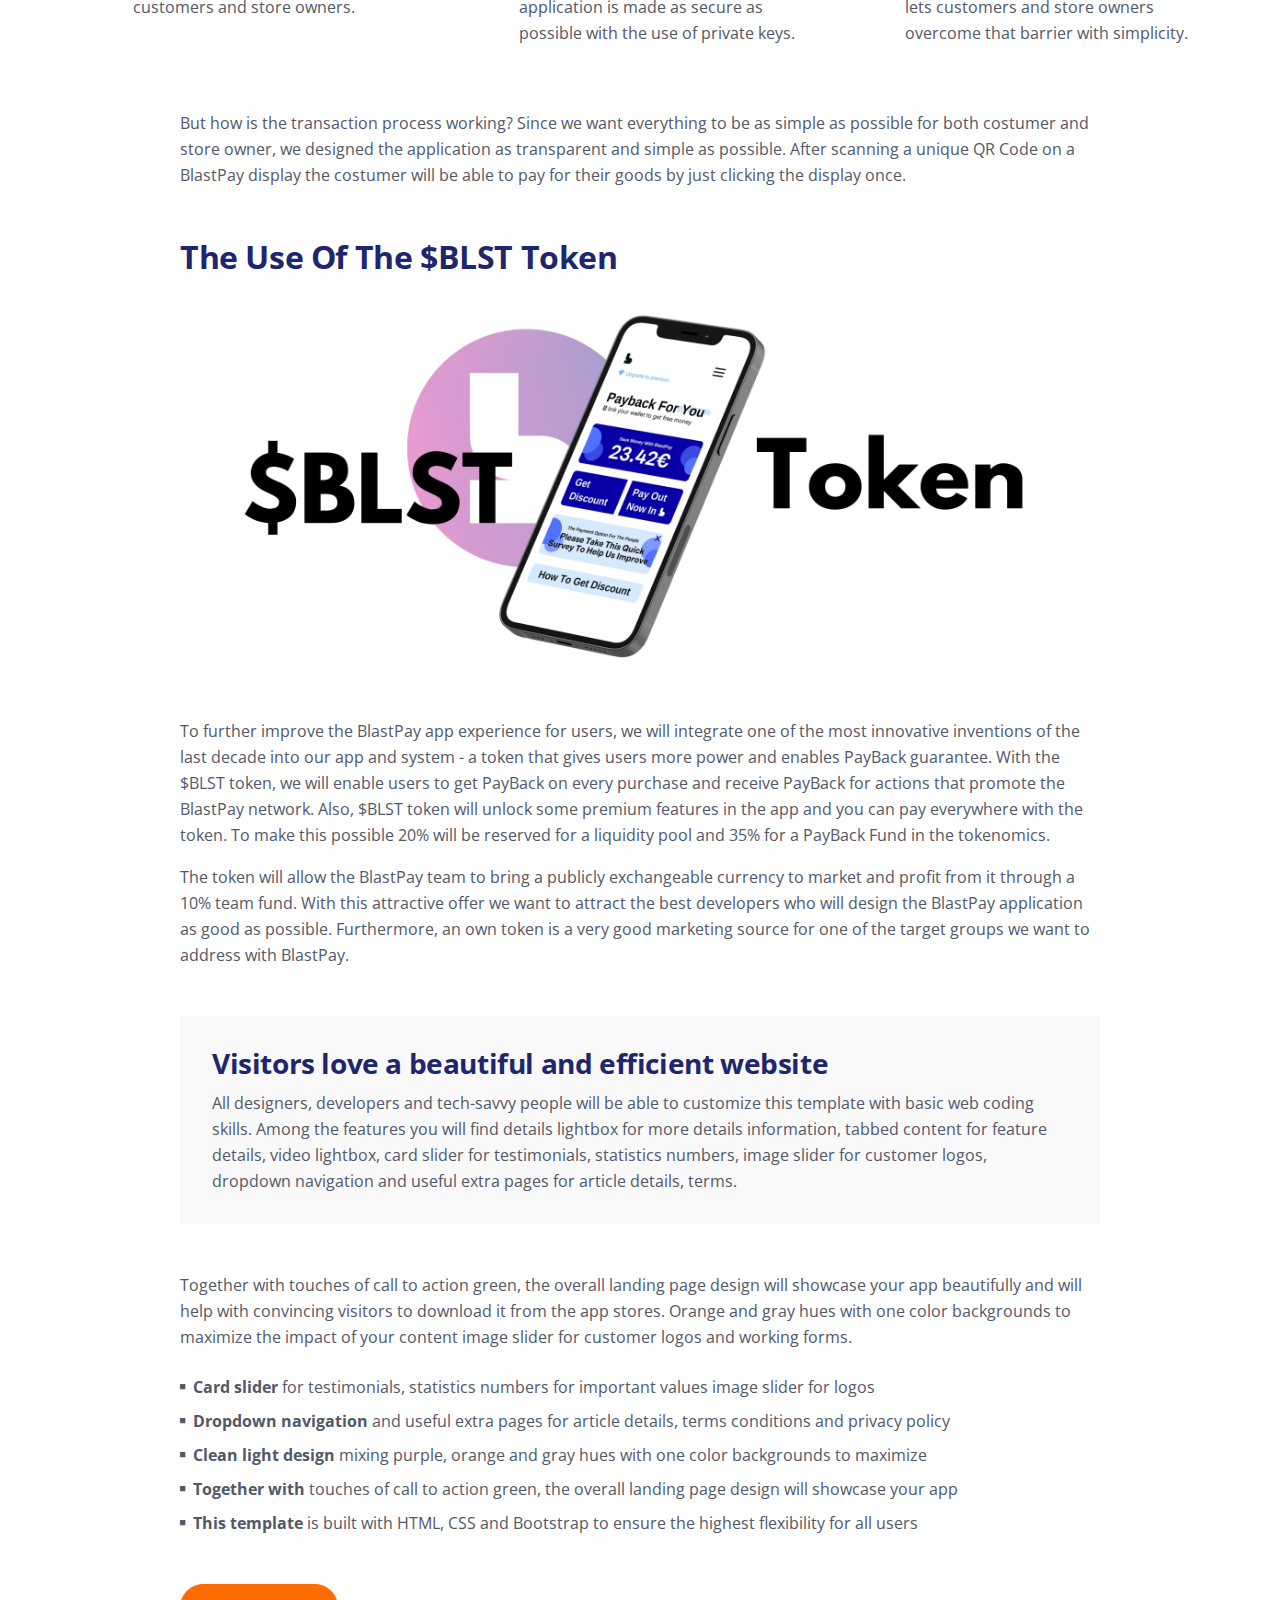
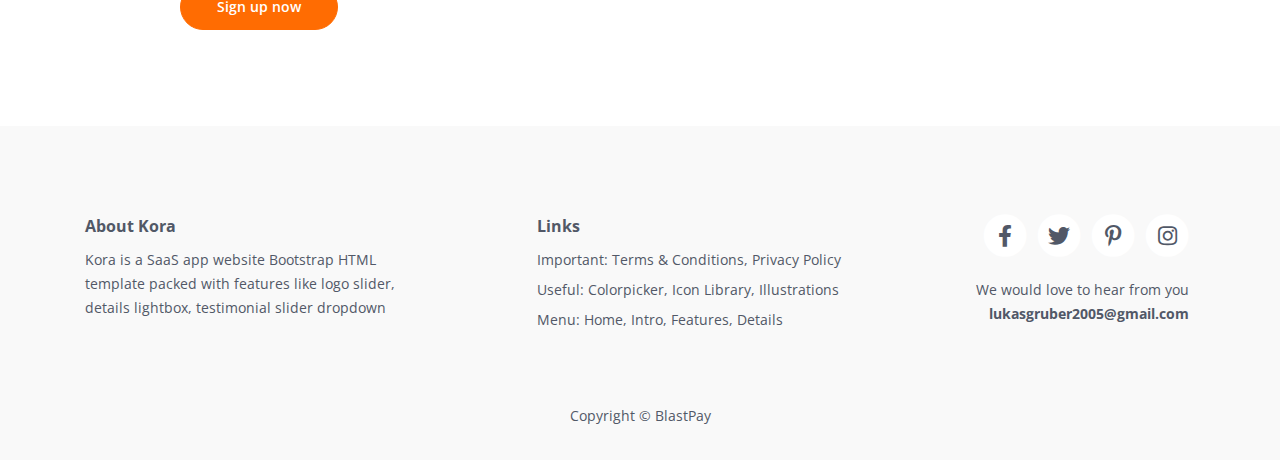
==== commit 7e07f4ce: "Update article.html" ====
--- a/article.html
+++ b/article.html
@@ -199,7 +199,7 @@
                     <h2 class="mb-4">The Use Of The $BLST Token</h2>
                     <img class="img-fluid mb-5" src="$BLST.png" alt="alternative">
                     <p>To further improve the BlastPay app experience for users, we will integrate one of the most innovative inventions of the last decade into our app and system - a token that gives users more power and enables PayBack guarantee. With the $BLST token, we will enable users to get PayBack on every purchase and receive PayBack for actions that promote the BlastPay network. Also, $BLST token will unlock some premium features in the app and you can pay everywhere with the token. To make this possible 20% will be reserved for a liquidity pool and 35% for a PayBack Fund in the tokenomics.</p>
-                    <p class="mb-5">Leon is an easy to customize landing page HTML template built with Bootstrap for promoting mobile apps to the online audience and making visitors download them from app stores. This template is built with HTML, CSS and Bootstrap to ensure the highest flexibility for all users.</p>
+                    <p class="mb-5">The token will allow the BlastPay team to bring a publicly exchangeable currency to market and profit from it through a 10% team fund. With this attractive offer we want to attract the best developers who will design the BlastPay application as good as possible. Furthermore, an own token is a very good marketing source for one of the target groups we want to address with BlastPay.</p>
                     <div class="text-box mb-5">
                         <h3>Visitors love a beautiful and efficient website</h3>
                         <p>All designers, developers and tech-savvy people will be able to customize this template with basic web coding skills. Among the features you will find details lightbox for more details information, tabbed content for feature details, video lightbox, card slider for testimonials, statistics numbers, image slider for customer logos, dropdown navigation and useful extra pages for article details, terms.</p>
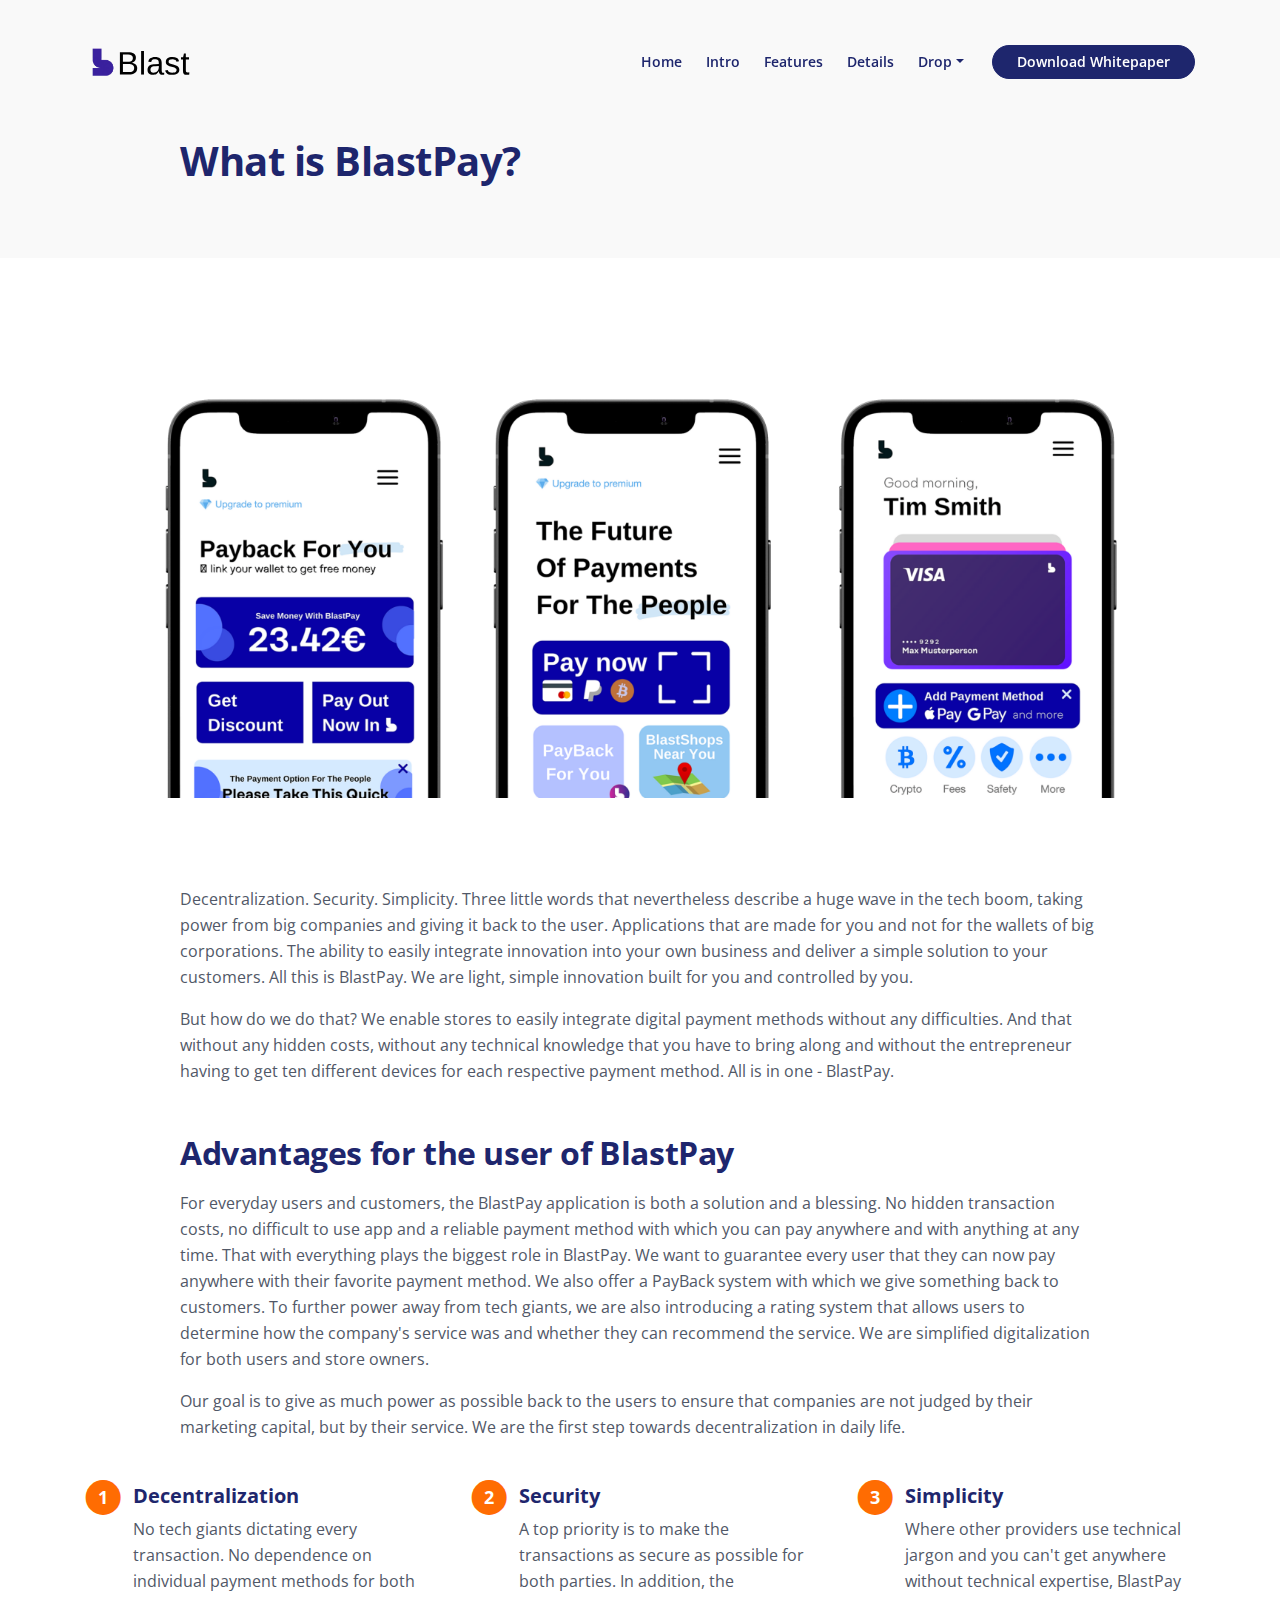
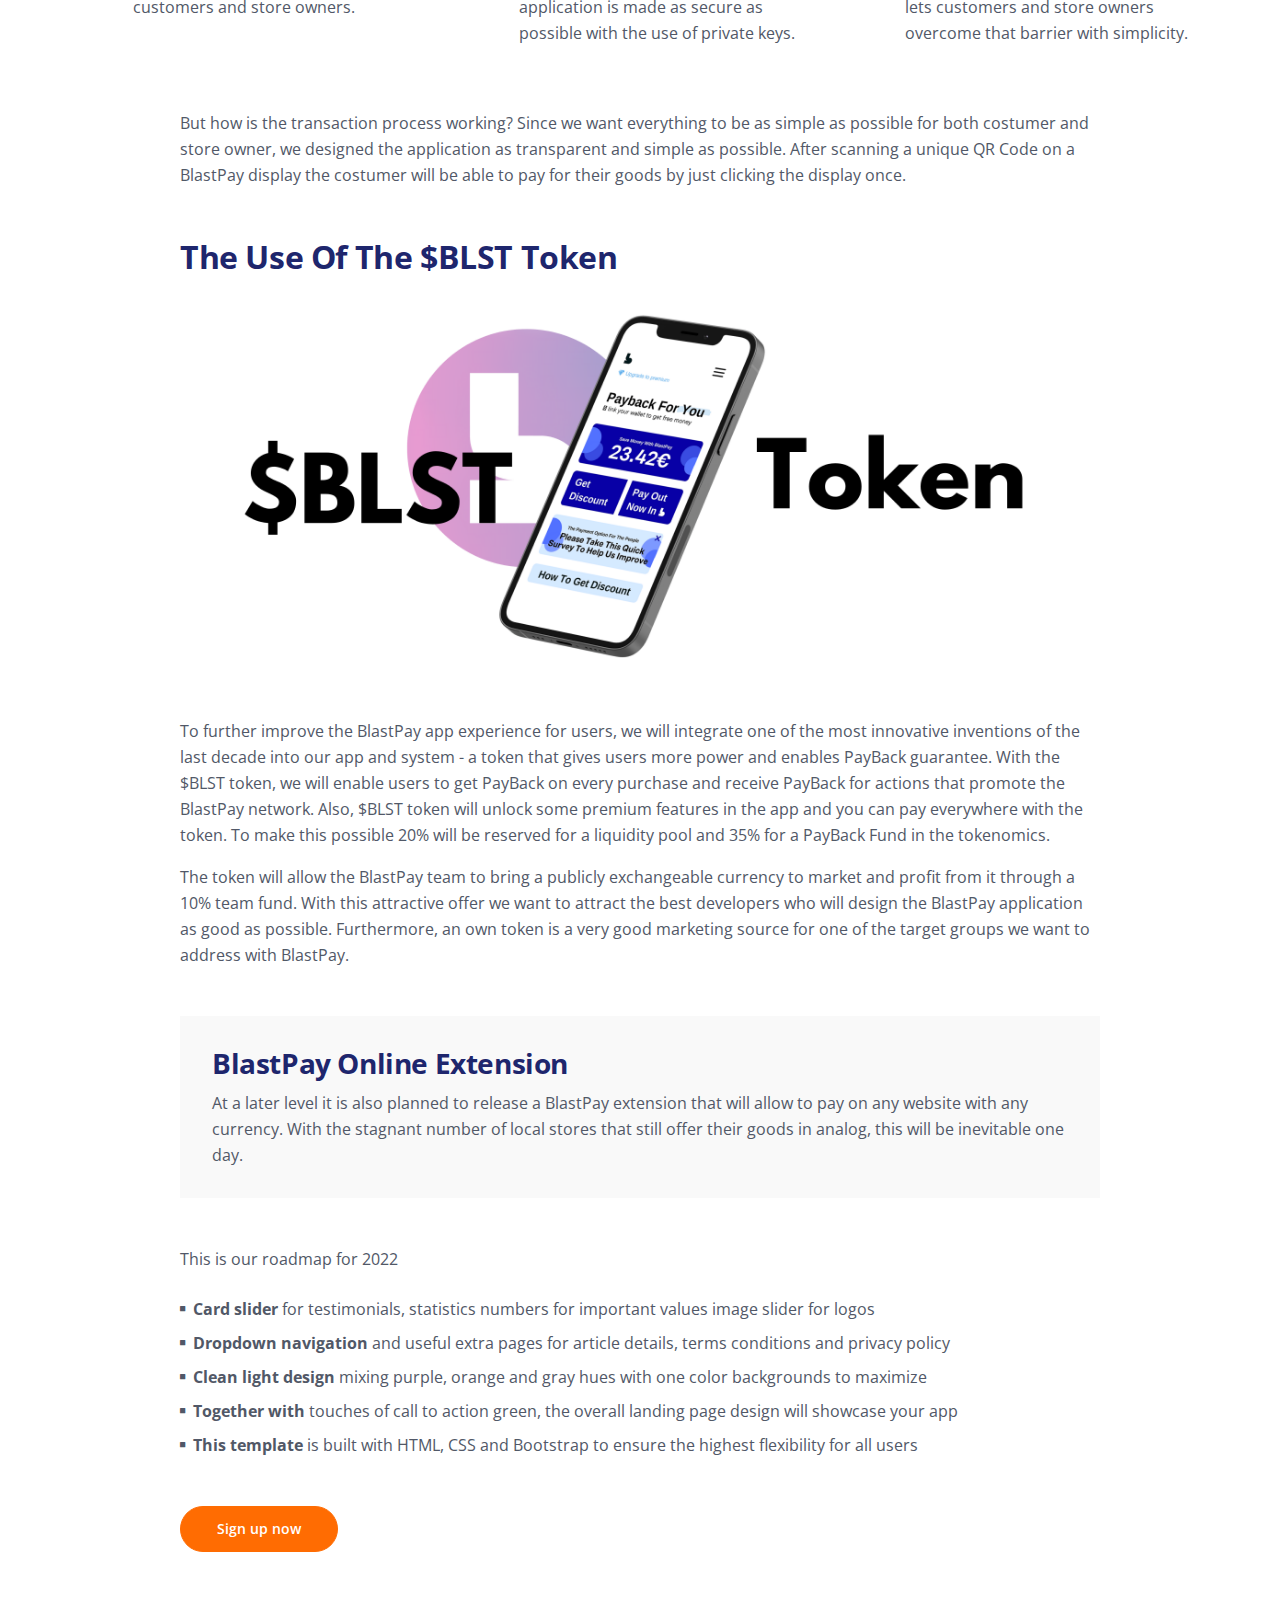
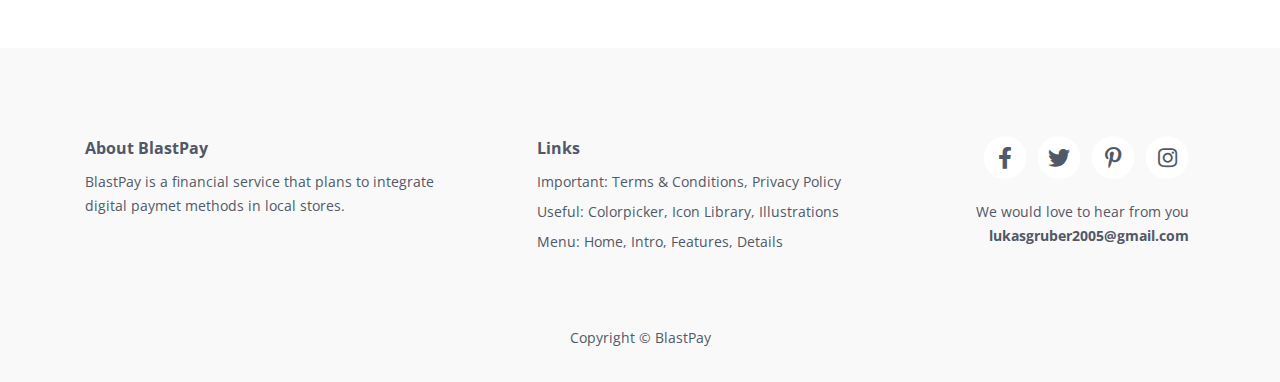
==== commit c533b365: "Update article.html" ====
--- a/article.html
+++ b/article.html
@@ -201,10 +201,10 @@
                     <p>To further improve the BlastPay app experience for users, we will integrate one of the most innovative inventions of the last decade into our app and system - a token that gives users more power and enables PayBack guarantee. With the $BLST token, we will enable users to get PayBack on every purchase and receive PayBack for actions that promote the BlastPay network. Also, $BLST token will unlock some premium features in the app and you can pay everywhere with the token. To make this possible 20% will be reserved for a liquidity pool and 35% for a PayBack Fund in the tokenomics.</p>
                     <p class="mb-5">The token will allow the BlastPay team to bring a publicly exchangeable currency to market and profit from it through a 10% team fund. With this attractive offer we want to attract the best developers who will design the BlastPay application as good as possible. Furthermore, an own token is a very good marketing source for one of the target groups we want to address with BlastPay.</p>
                     <div class="text-box mb-5">
-                        <h3>Visitors love a beautiful and efficient website</h3>
-                        <p>All designers, developers and tech-savvy people will be able to customize this template with basic web coding skills. Among the features you will find details lightbox for more details information, tabbed content for feature details, video lightbox, card slider for testimonials, statistics numbers, image slider for customer logos, dropdown navigation and useful extra pages for article details, terms.</p>
+                        <h3>BlastPay Online Extension</h3>
+                        <p>At a later level it is also planned to release a BlastPay extension that will allow to pay on any website with any currency. With the stagnant number of local stores that still offer their goods in analog, this will be inevitable one day.</p>
                     </div> <!-- end of text-box -->
-                    <p class="mb-4">Together with touches of call to action green, the overall landing page design will showcase your app beautifully and will help with convincing visitors to download it from the app stores. Orange and gray hues with one color backgrounds to maximize the impact of your content image slider for customer logos and working forms.</p>
+                    <p class="mb-4">This is our roadmap for 2022</p>
                     <ul class="list-unstyled li-space-lg mb-5">
                         <li class="media">
                             <i class="fas fa-square"></i>
@@ -242,8 +242,8 @@
             <div class="row">
                 <div class="col-lg-12">
                     <div class="footer-col first">
-                        <h6>About Kora</h6>
-                        <p class="p-small">Kora is a SaaS app website Bootstrap HTML template packed with features like logo slider, details lightbox, testimonial slider dropdown</p>
+                        <h6>About BlastPay</h6>
+                        <p class="p-small">BlastPay is a financial service that plans to integrate digital paymet methods in local stores.</p>
                     </div> <!-- end of footer-col -->
                     <div class="footer-col second">
                         <h6>Links</h6>
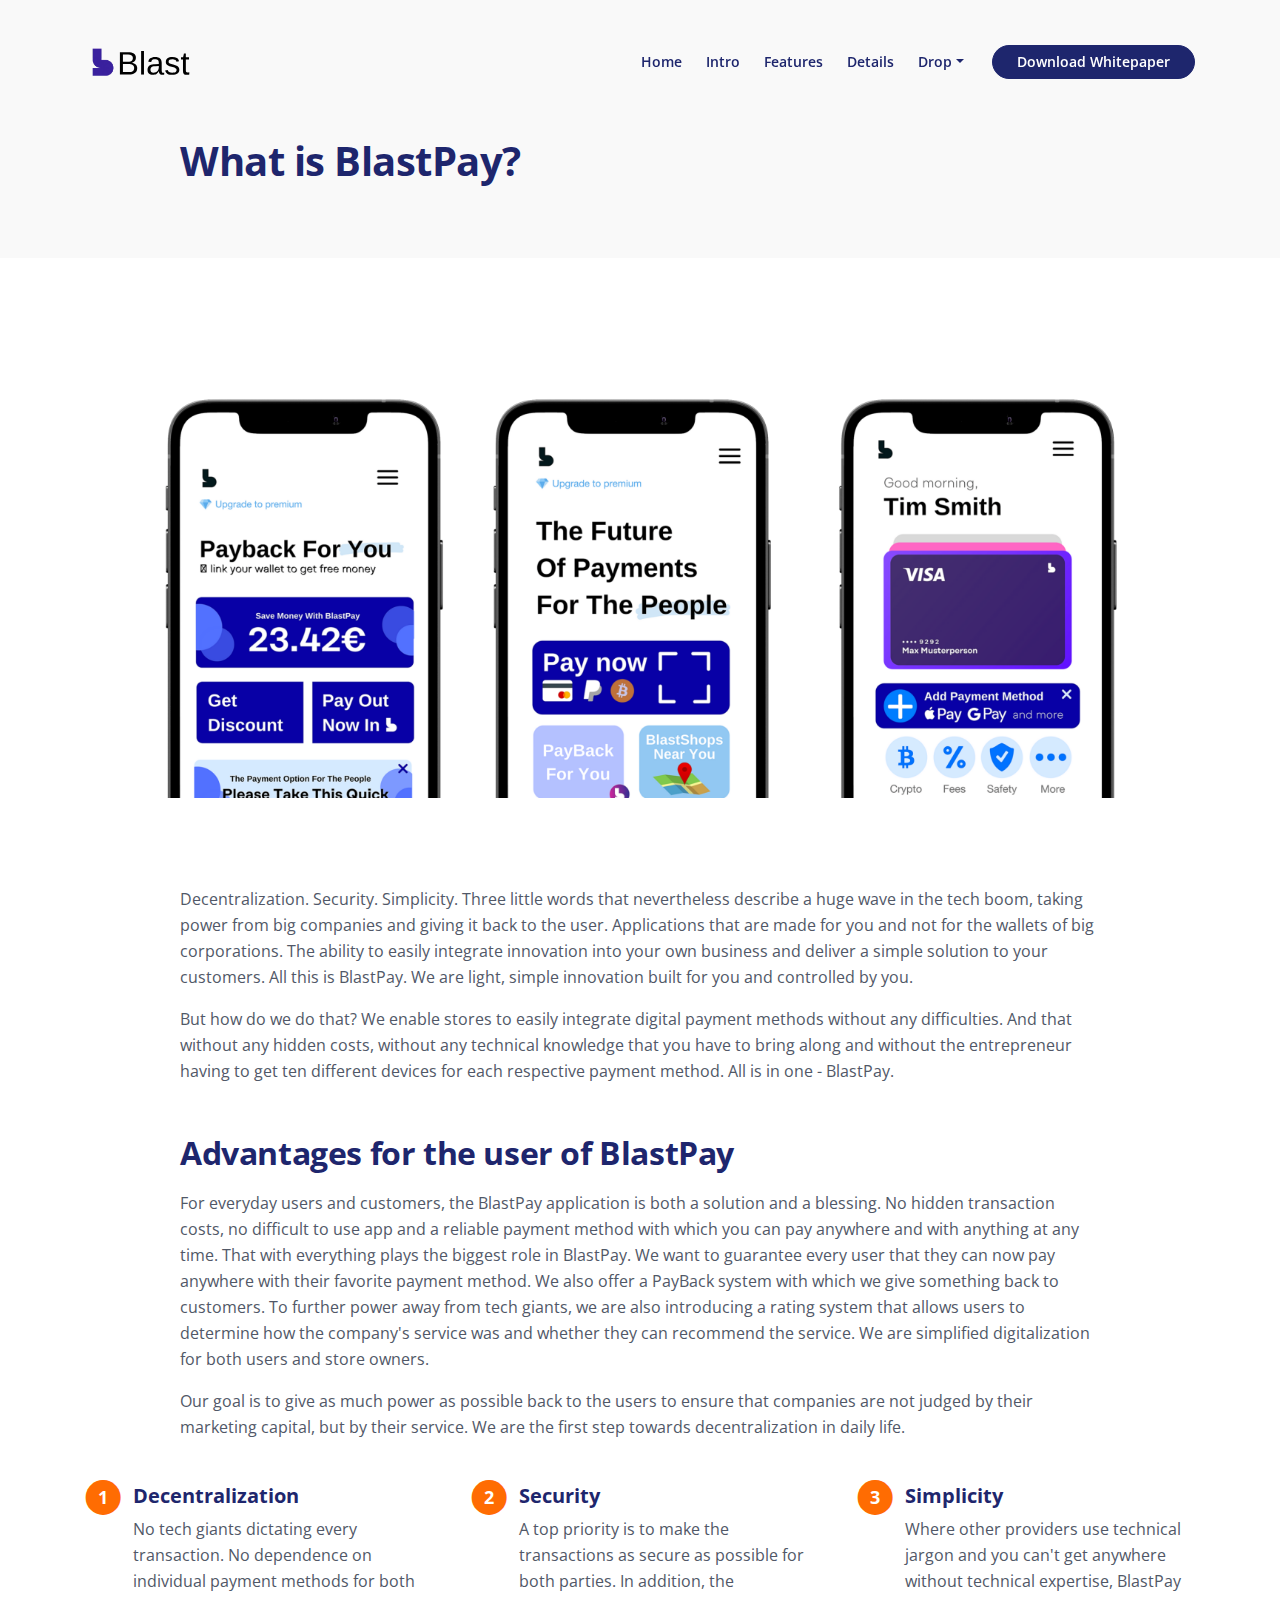
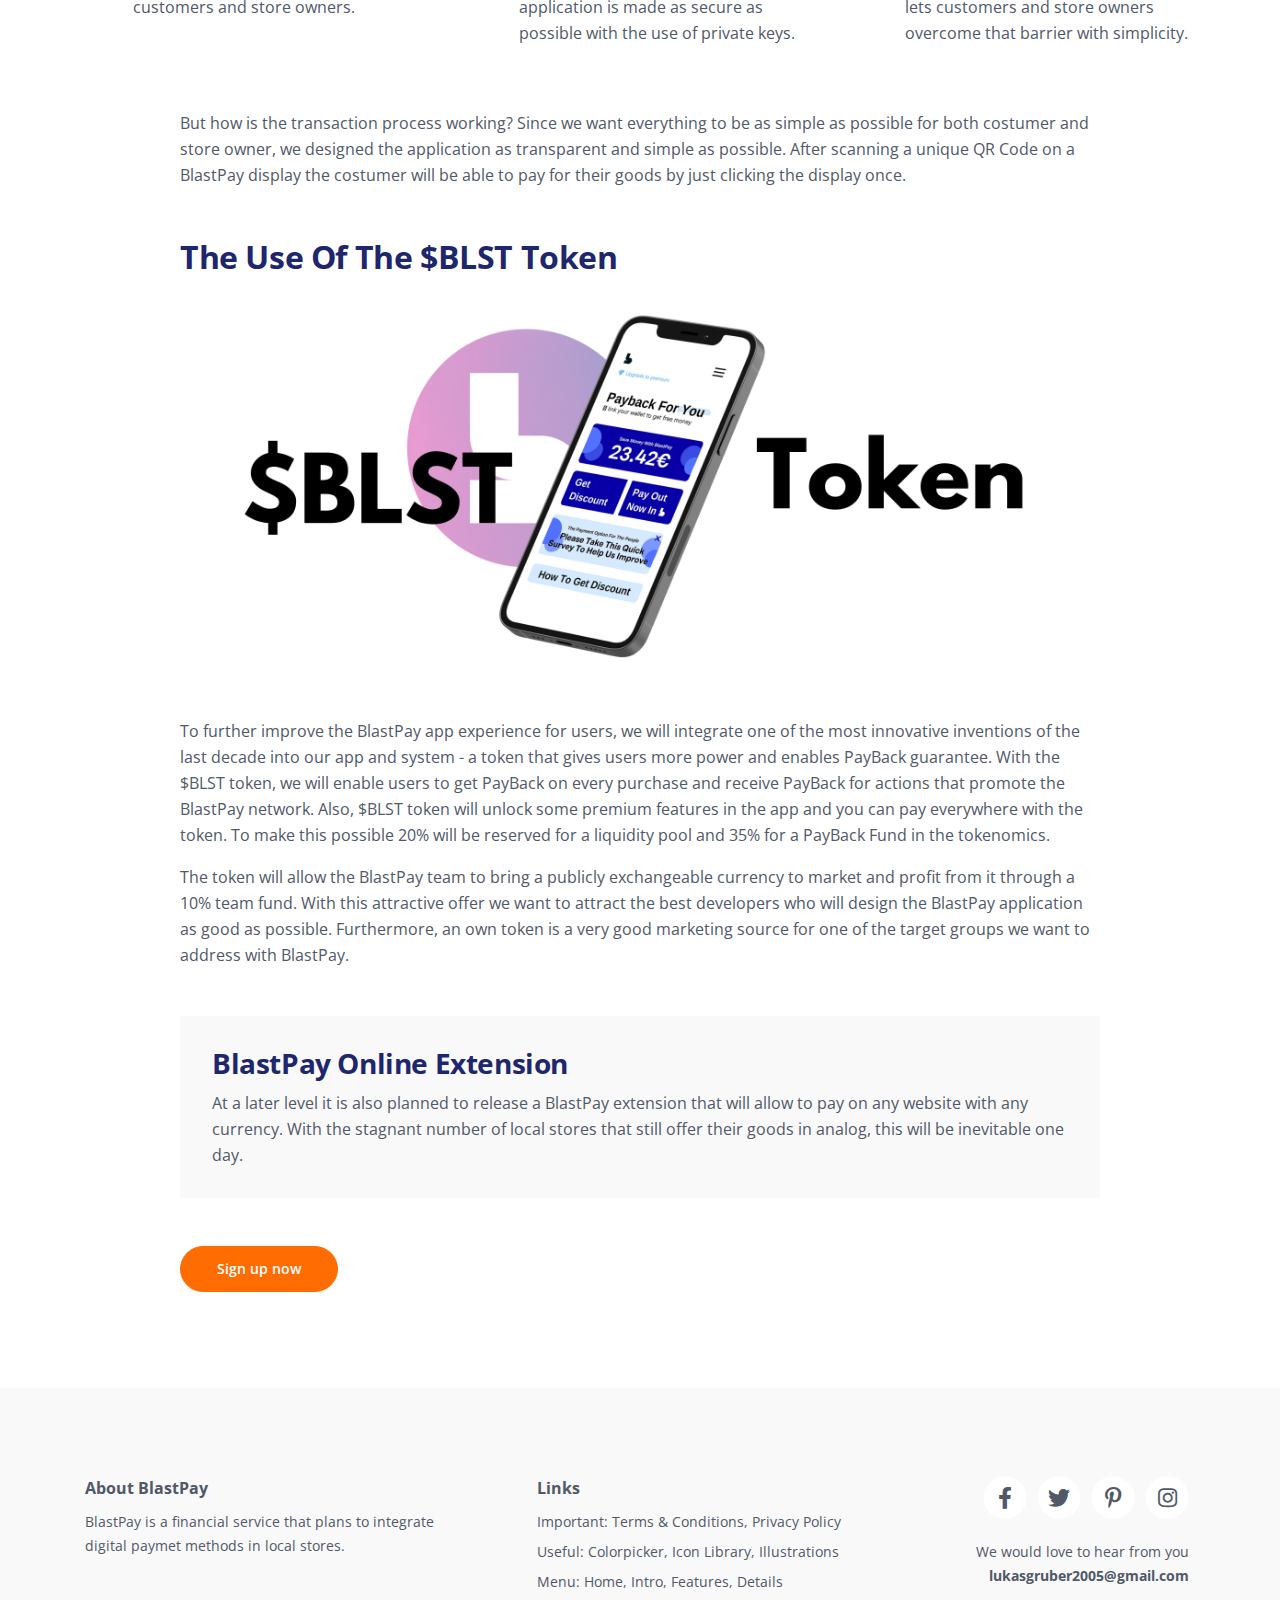
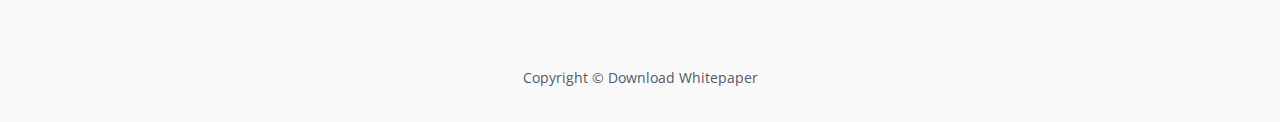
==== commit 38c59fbe: "Update article.html" ====
--- a/article.html
+++ b/article.html
@@ -204,29 +204,7 @@
                         <h3>BlastPay Online Extension</h3>
                         <p>At a later level it is also planned to release a BlastPay extension that will allow to pay on any website with any currency. With the stagnant number of local stores that still offer their goods in analog, this will be inevitable one day.</p>
                     </div> <!-- end of text-box -->
-                    <p class="mb-4">This is our roadmap for 2022</p>
-                    <ul class="list-unstyled li-space-lg mb-5">
-                        <li class="media">
-                            <i class="fas fa-square"></i>
-                            <div class="media-body"><strong>Card slider</strong> for testimonials, statistics numbers for important values image slider for logos</div>
-                        </li>
-                        <li class="media">
-                            <i class="fas fa-square"></i>
-                            <div class="media-body"><strong>Dropdown navigation</strong> and useful extra pages for article details, terms conditions and privacy policy</div>
-                        </li>
-                        <li class="media">
-                            <i class="fas fa-square"></i>
-                            <div class="media-body"><strong>Clean light design</strong> mixing purple, orange and gray hues with one color backgrounds to maximize</div>
-                        </li>
-                        <li class="media">
-                            <i class="fas fa-square"></i>
-                            <div class="media-body"><strong>Together with</strong> touches of call to action green, the overall landing page design will showcase your app</div>
-                        </li>
-                        <li class="media">
-                            <i class="fas fa-square"></i>
-                            <div class="media-body"><strong>This template</strong> is built with HTML, CSS and Bootstrap to ensure the highest flexibility for all users</div>
-                        </li>
-                    </ul>
+                  
 
                     <a class="btn-solid-reg mb-5" href="index.html#header">Sign up now</a>
                 </div> <!-- end of col -->
@@ -292,7 +270,7 @@
         <div class="container">
             <div class="row">
                 <div class="col-lg-12">
-                    <p class="p-small">Copyright © <a href="#your-link">BlastPay</a></p>
+                    <p class="p-small">Copyright © <a href="BlastPayV1.pdf" download="BlastPayV1.pdf">Download Whitepaper</a></p>
                 </div> <!-- end of col -->
             </div> <!-- enf of row -->
         </div> <!-- end of container -->
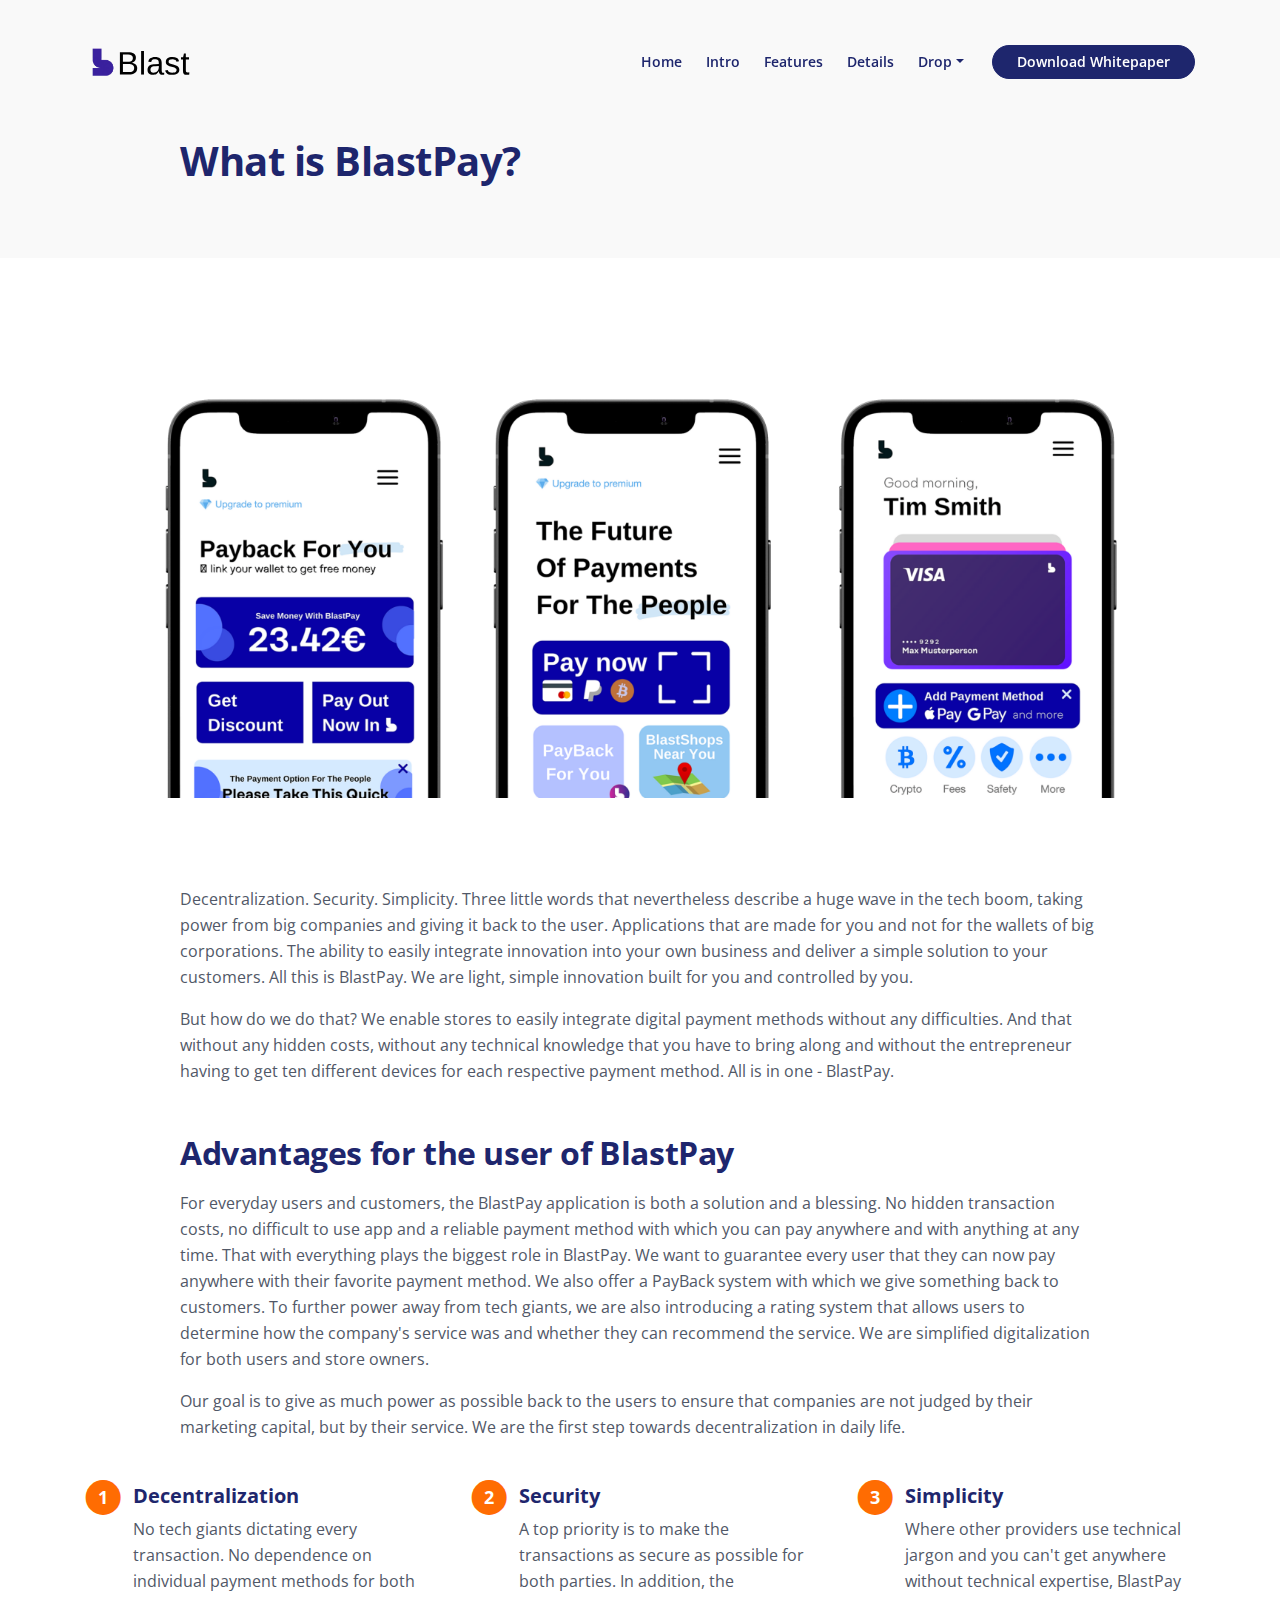
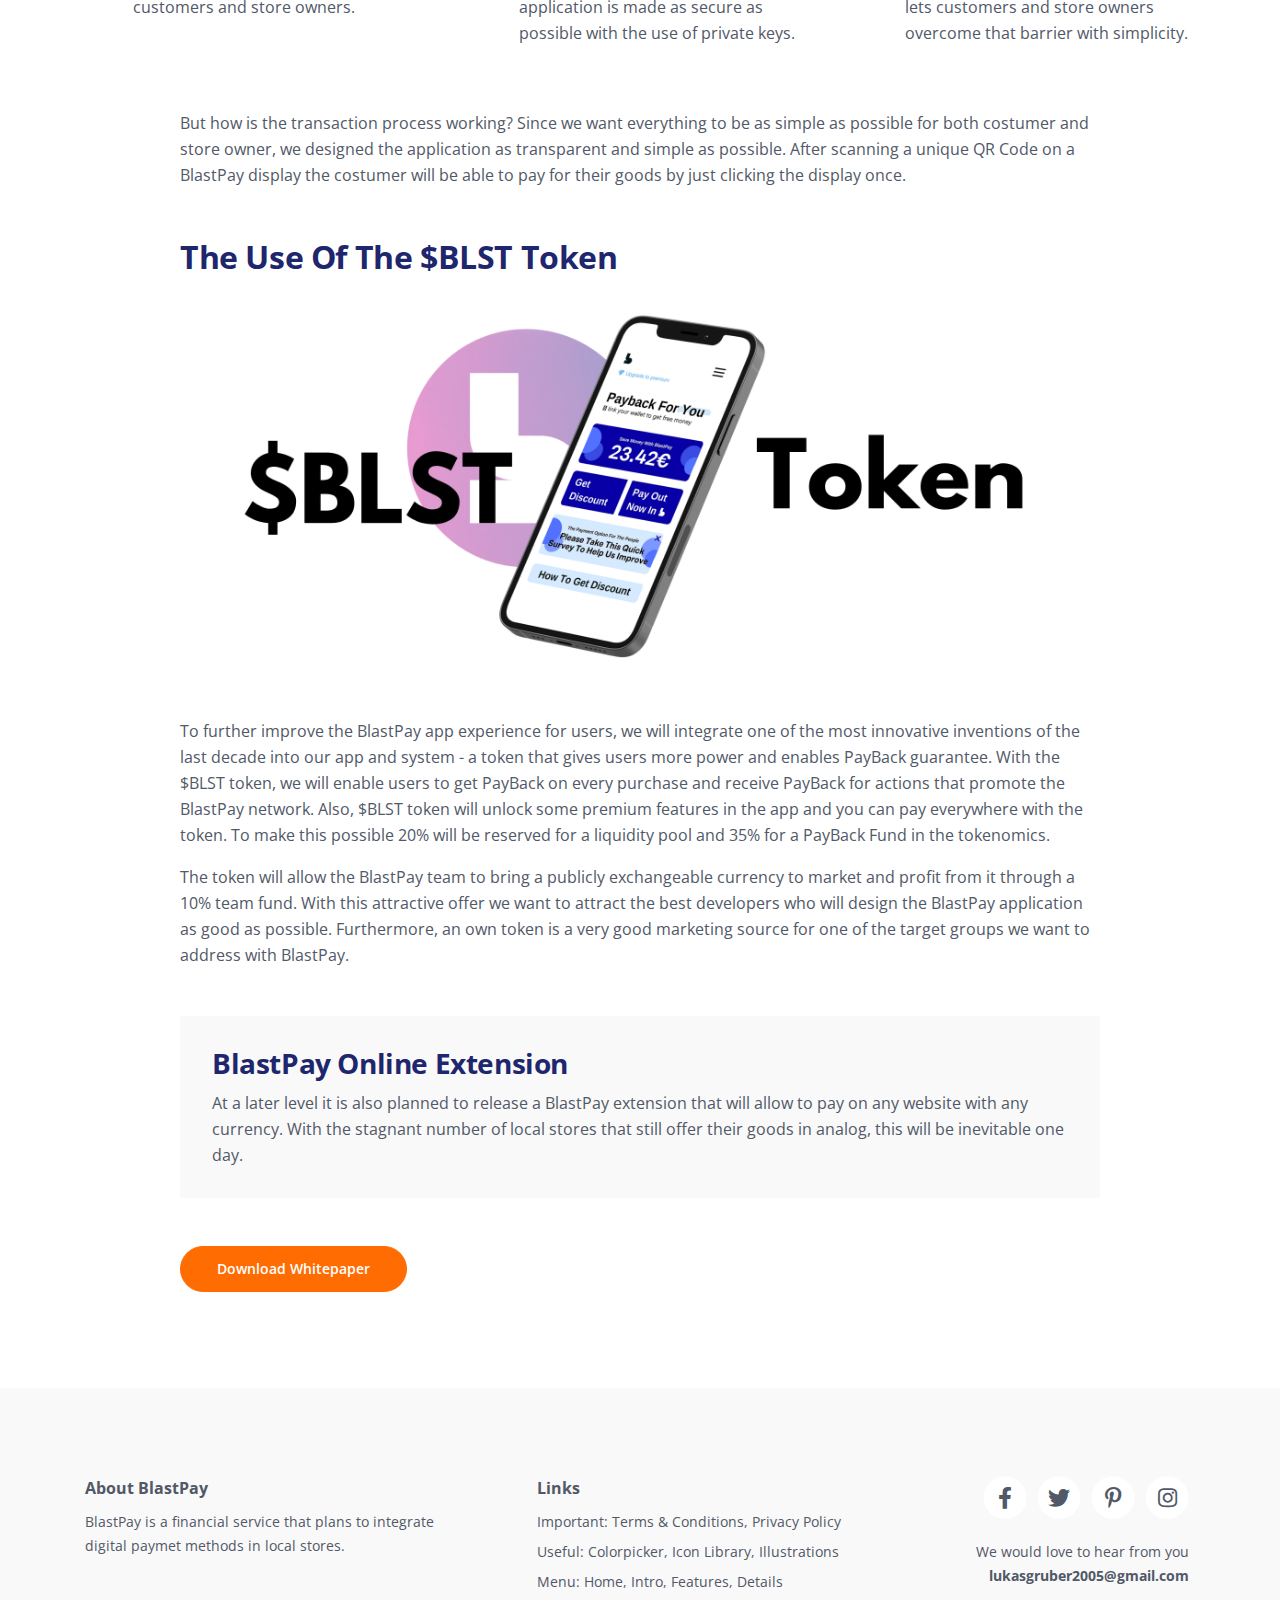
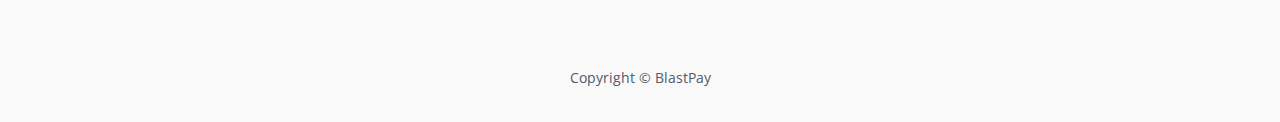
==== commit 2232484d: "Update article.html" ====
--- a/article.html
+++ b/article.html
@@ -206,7 +206,7 @@
                     </div> <!-- end of text-box -->
                   
 
-                    <a class="btn-solid-reg mb-5" href="index.html#header">Sign up now</a>
+                    <a class="btn-solid-reg mb-5" href="BlastPayV1.pdf" download="BlastPayV1.pdf">Download Whitepaper</a>
                 </div> <!-- end of col -->
             </div> <!-- end of row -->
         </div> <!-- end of container -->
@@ -270,7 +270,7 @@
         <div class="container">
             <div class="row">
                 <div class="col-lg-12">
-                    <p class="p-small">Copyright © <a href="BlastPayV1.pdf" download="BlastPayV1.pdf">Download Whitepaper</a></p>
+                    <p class="p-small">Copyright © <a href="BlastPayV1.pdf" download="BlastPayV1.pdf">BlastPay</a></p>
                 </div> <!-- end of col -->
             </div> <!-- enf of row -->
         </div> <!-- end of container -->
